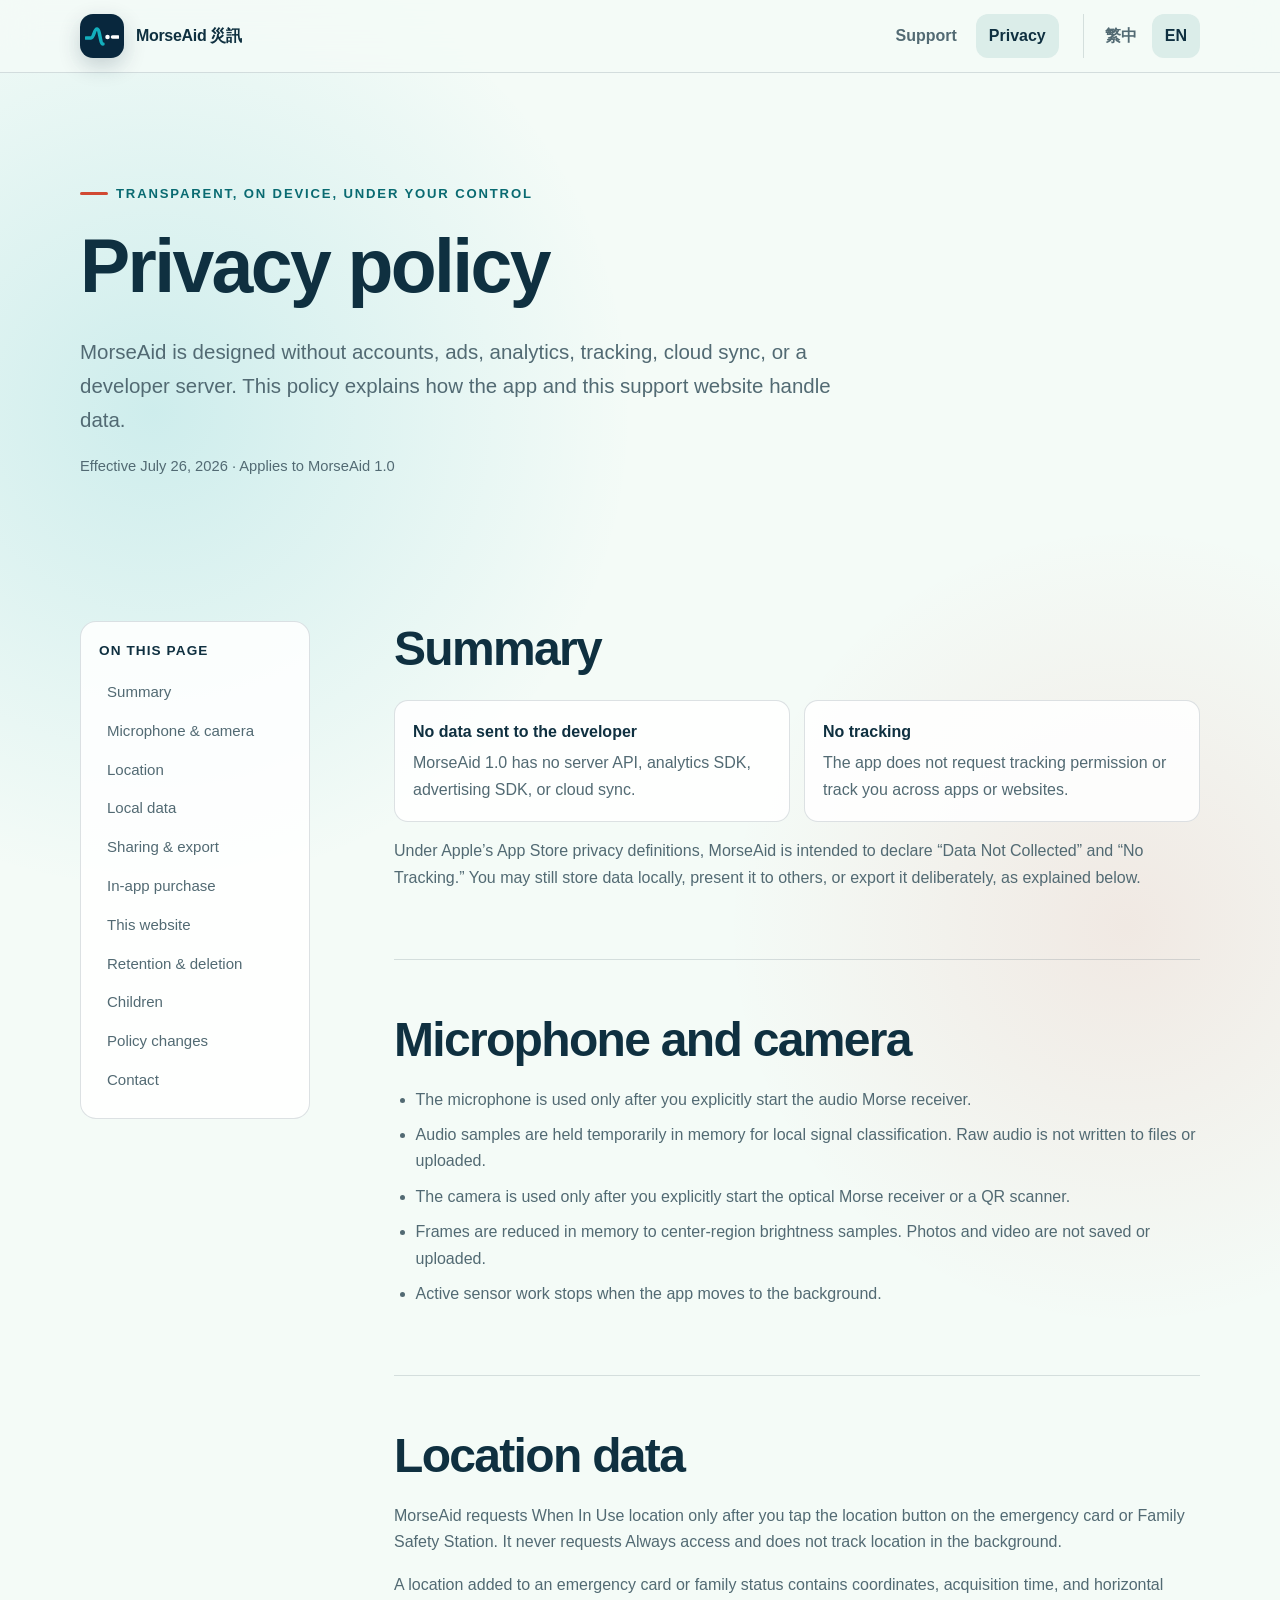
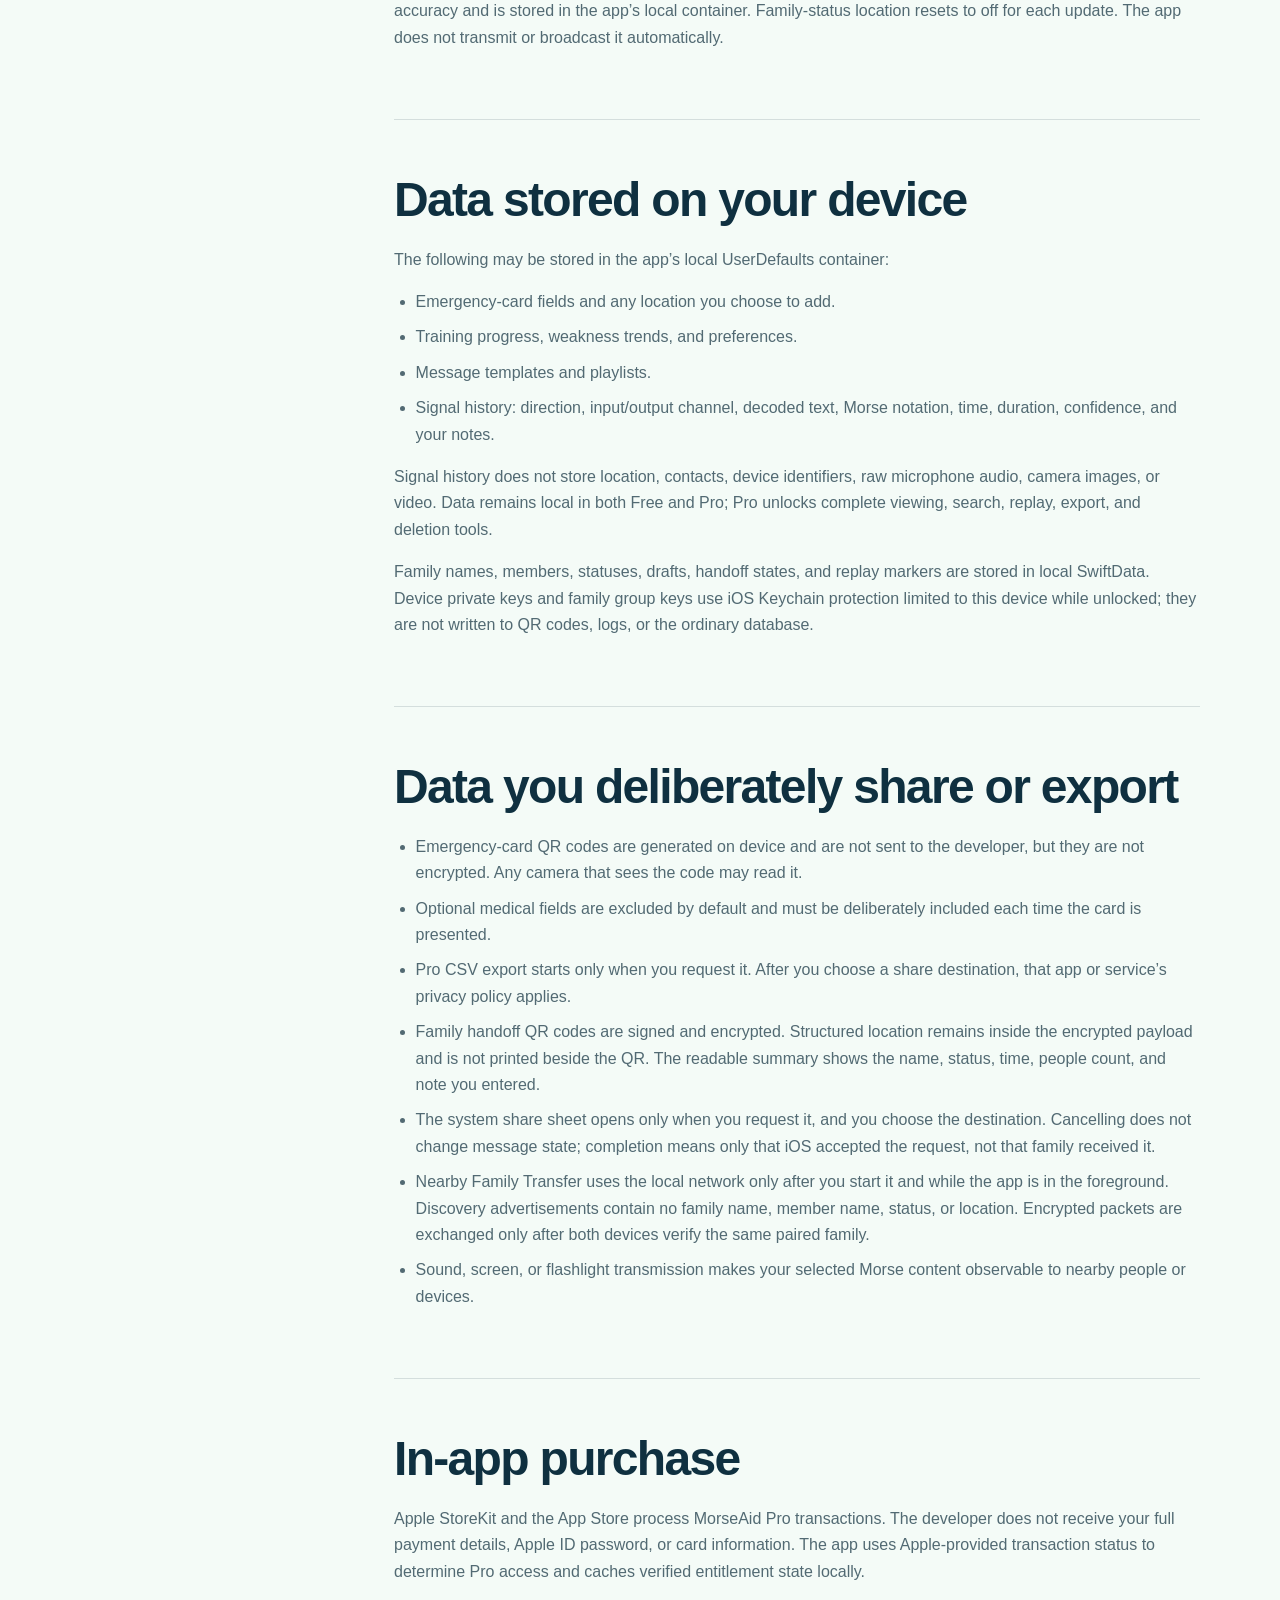
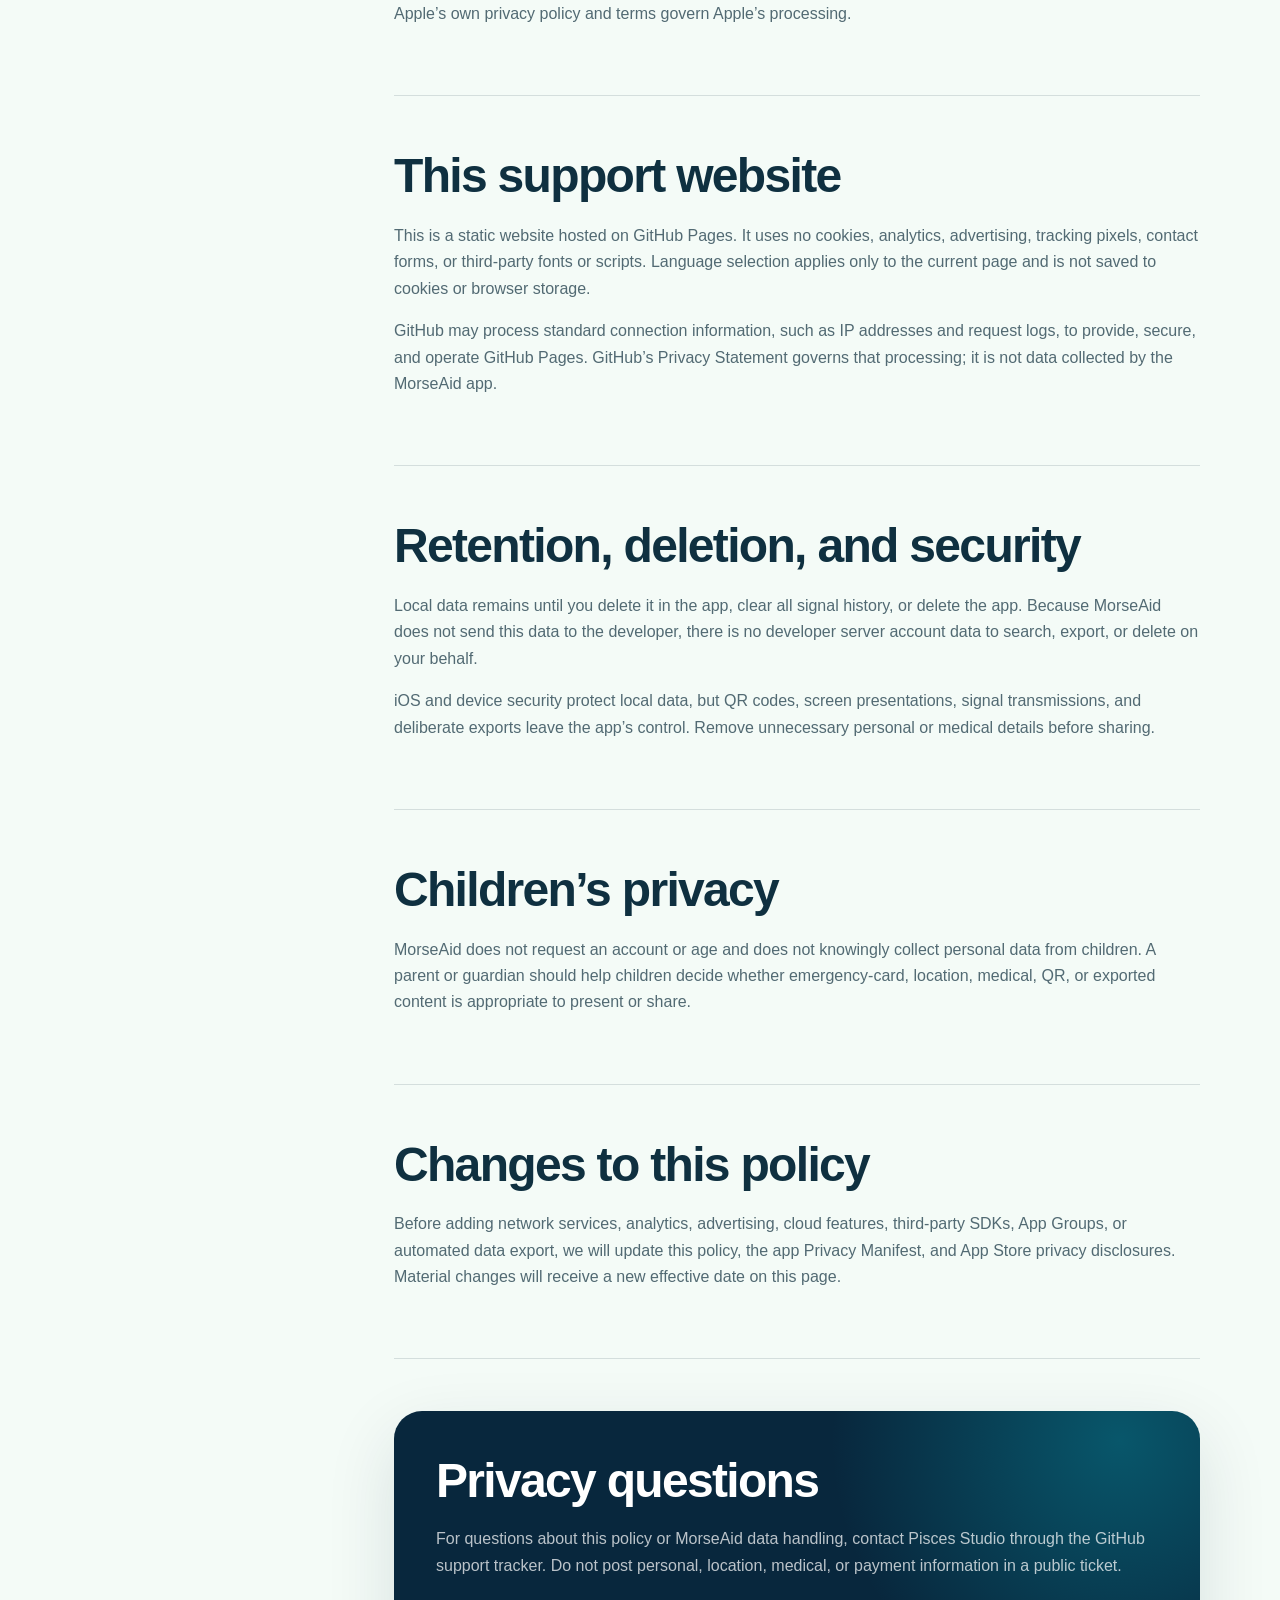
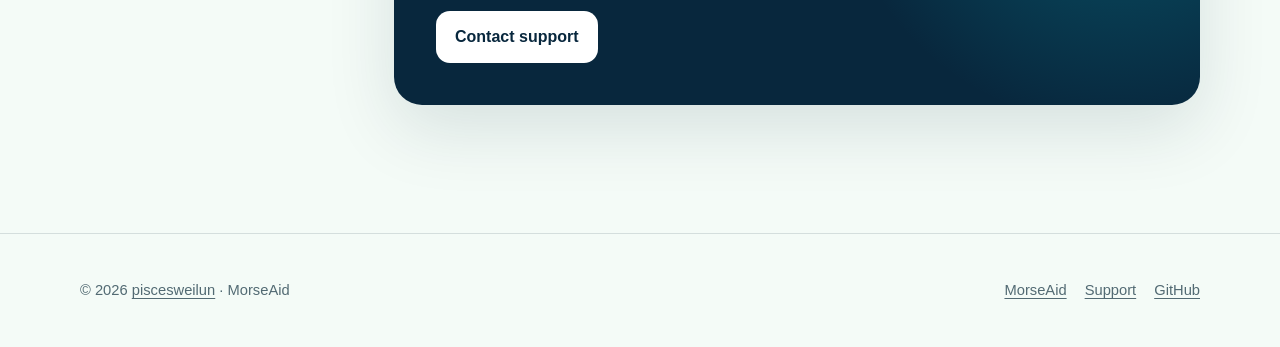
==== privacy.html @ 0b393d30 "docs: add nearby transfer guidance" ====
<!doctype html>
<html lang="zh-Hant">
  <head>
    <meta charset="utf-8" />
    <meta name="viewport" content="width=device-width, initial-scale=1" />
    <meta
      name="description"
      content="MorseAid 災訊隱私權政策。Privacy policy for MorseAid: Offline Signals."
    />
    <meta name="theme-color" content="#08273d" />
    <meta
      http-equiv="Content-Security-Policy"
      content="default-src 'self'; style-src 'self'; script-src 'self'; img-src 'self' data:; connect-src 'none'; object-src 'none'; base-uri 'self'"
    />
    <title>MorseAid 災訊｜隱私權政策</title>
    <link rel="icon" href="favicon.svg" type="image/svg+xml" />
    <link rel="stylesheet" href="styles.css" />
    <script src="script.js" defer></script>
  </head>
  <body data-lang="zh">
    <a class="skip-link lang-zh" href="#main">跳至主要內容</a>
    <a class="skip-link lang-en" href="#main">Skip to main content</a>
    <header class="site-header">
      <div class="nav-shell">
        <a class="brand-link" href="index.html" aria-label="MorseAid home">
          <span class="signal-mark" aria-hidden="true">
            <svg viewBox="0 0 68 48" fill="none">
              <path d="M2 28h10c6 0 6-18 12-18s6 30 12 30" stroke="#13afbd" stroke-width="7" stroke-linecap="round" stroke-linejoin="round" />
              <circle cx="45" cy="26" r="4.5" fill="white" />
              <path d="M55 26h11" stroke="white" stroke-width="7" stroke-linecap="round" />
            </svg>
          </span>
          <span>MorseAid 災訊</span>
        </a>
        <nav class="site-nav" aria-label="Primary">
          <a class="lang-zh" href="support.html">支援</a>
          <a class="lang-en" href="support.html">Support</a>
          <a class="lang-zh" href="privacy.html" aria-current="page">隱私</a>
          <a class="lang-en" href="privacy.html" aria-current="page">Privacy</a>
        </nav>
        <div class="language-toggle" aria-label="Language">
          <button type="button" data-language="zh" aria-pressed="true">繁中</button>
          <button type="button" data-language="en" aria-pressed="false">EN</button>
        </div>
      </div>
    </header>

    <main id="main">
      <section class="page-hero">
        <div class="shell">
          <p class="eyebrow lang-zh">透明、在裝置端、由你控制</p>
          <p class="eyebrow lang-en">Transparent, on device, under your control</p>
          <h1 class="lang-zh">隱私權政策</h1>
          <h1 class="lang-en">Privacy policy</h1>
          <p class="lede lang-zh">
            MorseAid 的設計不需要帳號、廣告、分析、追蹤、雲端同步或開發者伺服器。這份政策說明 App 與本支援網站如何處理資料。
          </p>
          <p class="lede lang-en">
            MorseAid is designed without accounts, ads, analytics, tracking,
            cloud sync, or a developer server. This policy explains how the app
            and this support website handle data.
          </p>
          <p class="meta-line lang-zh">生效日期：2026 年 7 月 26 日 · 適用版本：MorseAid 1.0</p>
          <p class="meta-line lang-en">Effective July 26, 2026 · Applies to MorseAid 1.0</p>
        </div>
      </section>

      <section class="section">
        <div class="shell content-layout">
          <nav class="toc lang-zh" aria-label="本頁目錄">
            <strong>本頁內容</strong>
            <a href="#summary">摘要</a>
            <a href="#sensors">麥克風與相機</a>
            <a href="#location">位置</a>
            <a href="#local-data">本機資料</a>
            <a href="#sharing">分享與匯出</a>
            <a href="#purchases">App 內購買</a>
            <a href="#website">本網站</a>
            <a href="#retention">保留與刪除</a>
            <a href="#children">兒童隱私</a>
            <a href="#changes">政策變更</a>
            <a href="#contact">聯絡方式</a>
          </nav>
          <nav class="toc lang-en" aria-label="On this page">
            <strong>On this page</strong>
            <a href="#summary">Summary</a>
            <a href="#sensors">Microphone & camera</a>
            <a href="#location">Location</a>
            <a href="#local-data">Local data</a>
            <a href="#sharing">Sharing & export</a>
            <a href="#purchases">In-app purchase</a>
            <a href="#website">This website</a>
            <a href="#retention">Retention & deletion</a>
            <a href="#children">Children</a>
            <a href="#changes">Policy changes</a>
            <a href="#contact">Contact</a>
          </nav>

          <div class="content-stack">
            <section class="policy-section" id="summary">
              <h2 class="lang-zh">摘要</h2>
              <h2 class="lang-en">Summary</h2>
              <div class="fact-list">
                <article class="fact">
                  <strong class="lang-zh">不向開發者傳輸資料</strong>
                  <strong class="lang-en">No data sent to the developer</strong>
                  <p class="lang-zh">MorseAid 1.0 沒有伺服器 API、分析 SDK、廣告 SDK 或雲端同步。</p>
                  <p class="lang-en">MorseAid 1.0 has no server API, analytics SDK, advertising SDK, or cloud sync.</p>
                </article>
                <article class="fact">
                  <strong class="lang-zh">不追蹤</strong>
                  <strong class="lang-en">No tracking</strong>
                  <p class="lang-zh">App 不要求追蹤權限，也不跨 App 或網站追蹤使用者。</p>
                  <p class="lang-en">The app does not request tracking permission or track you across apps or websites.</p>
                </article>
              </div>
              <p class="lang-zh">
                依 Apple 的 App Store 隱私定義，MorseAid 的預定申報為「不從此 App 蒐集資料」及「不追蹤」。資料仍可能由你保存在本機、主動顯示或匯出；這些行為會在下方說明。
              </p>
              <p class="lang-en">
                Under Apple’s App Store privacy definitions, MorseAid is intended
                to declare “Data Not Collected” and “No Tracking.” You may still
                store data locally, present it to others, or export it
                deliberately, as explained below.
              </p>
            </section>

            <section class="policy-section" id="sensors">
              <h2 class="lang-zh">麥克風與相機</h2>
              <h2 class="lang-en">Microphone and camera</h2>
              <div class="lang-zh">
                <ul>
                  <li>麥克風只在你明確啟動聲音摩斯接收器後使用。</li>
                  <li>音訊樣本暫存於記憶體，用於本機訊號分類；原始音訊不會寫入檔案或上傳。</li>
                  <li>相機只在你明確啟動影像摩斯接收器或 QR 掃描器後使用。</li>
                  <li>相機畫面會在記憶體中縮減為中央偵測區的亮度樣本；照片與影片不會保存或上傳。</li>
                  <li>App 進入背景時會停止進行中的感測器工作。</li>
                </ul>
              </div>
              <div class="lang-en">
                <ul>
                  <li>The microphone is used only after you explicitly start the audio Morse receiver.</li>
                  <li>Audio samples are held temporarily in memory for local signal classification. Raw audio is not written to files or uploaded.</li>
                  <li>The camera is used only after you explicitly start the optical Morse receiver or a QR scanner.</li>
                  <li>Frames are reduced in memory to center-region brightness samples. Photos and video are not saved or uploaded.</li>
                  <li>Active sensor work stops when the app moves to the background.</li>
                </ul>
              </div>
            </section>

            <section class="policy-section" id="location">
              <h2 class="lang-zh">位置資料</h2>
              <h2 class="lang-en">Location data</h2>
              <p class="lang-zh">
                只有在你按下求救資料卡或家庭安全站中的位置按鈕後，MorseAid 才會要求「使用 App 期間」的位置權限。App 不要求「永遠允許」，也不執行背景位置追蹤。
              </p>
              <p class="lang-en">
                MorseAid requests When In Use location only after you tap the
                location button on the emergency card or Family Safety Station. It never requests Always
                access and does not track location in the background.
              </p>
              <p class="lang-zh">
                加入求救資料卡或家庭現況的位置包含座標、取得時間與水平準確度，並儲存在 App 本機容器。家庭現況的位置選項每次預設關閉；App 不會自動傳輸或廣播這些資料。
              </p>
              <p class="lang-en">
                A location added to an emergency card or family status contains coordinates,
                acquisition time, and horizontal accuracy and is stored in the
                app’s local container. Family-status location resets to off for
                each update. The app does not transmit or broadcast it automatically.
              </p>
            </section>

            <section class="policy-section" id="local-data">
              <h2 class="lang-zh">儲存在裝置上的資料</h2>
              <h2 class="lang-en">Data stored on your device</h2>
              <p class="lang-zh">下列資料可能保存在 App 的本機 UserDefaults 容器：</p>
              <p class="lang-en">The following may be stored in the app’s local UserDefaults container:</p>
              <div class="lang-zh">
                <ul>
                  <li>求救資料卡欄位及你選擇加入的位置。</li>
                  <li>訓練進度、弱點趨勢與偏好設定。</li>
                  <li>訊息模板與播放清單。</li>
                  <li>訊號歷史：方向、輸出／輸入通道、解碼文字、摩斯記號、時間、持續時間、可信度及你的註記。</li>
                </ul>
              </div>
              <div class="lang-en">
                <ul>
                  <li>Emergency-card fields and any location you choose to add.</li>
                  <li>Training progress, weakness trends, and preferences.</li>
                  <li>Message templates and playlists.</li>
                  <li>Signal history: direction, input/output channel, decoded text, Morse notation, time, duration, confidence, and your notes.</li>
                </ul>
              </div>
              <p class="lang-zh">
                訊號歷史不保存位置、聯絡人、裝置識別碼、原始麥克風音訊、相機照片或影片。免費版與 Pro 的資料都保留在本機；Pro 只是解鎖完整檢視、搜尋、重播、匯出及刪除工具。
              </p>
              <p class="lang-en">
                Signal history does not store location, contacts, device
                identifiers, raw microphone audio, camera images, or video. Data
                remains local in both Free and Pro; Pro unlocks complete viewing,
                search, replay, export, and deletion tools.
              </p>
              <p class="lang-zh">
                家庭名稱、成員、現況、草稿、交接狀態及防重播標記保存在本機 SwiftData。裝置私鑰與家庭群組金鑰使用 iOS Keychain 的「僅限本裝置、解鎖時可用」保護，不會寫入 QR Code、紀錄或一般資料庫。
              </p>
              <p class="lang-en">
                Family names, members, statuses, drafts, handoff states, and
                replay markers are stored in local SwiftData. Device private
                keys and family group keys use iOS Keychain protection limited
                to this device while unlocked; they are not written to QR
                codes, logs, or the ordinary database.
              </p>
            </section>

            <section class="policy-section" id="sharing">
              <h2 class="lang-zh">你主動分享或匯出的資料</h2>
              <h2 class="lang-en">Data you deliberately share or export</h2>
              <div class="lang-zh">
                <ul>
                  <li>求救資料卡 QR Code 在裝置端產生，不會傳給開發者，但未經加密。任何能看到 QR Code 的相機都可能讀取內容。</li>
                  <li>選填醫療欄位預設排除；每次展示資料卡時必須由你主動加入。</li>
                  <li>Pro 的 CSV 匯出由你啟動。選擇分享目標後，資料處理受該 App 或服務的隱私政策約束。</li>
                  <li>家庭交接 QR Code 經簽章及加密；結構化位置只存在加密內容中，不會印在 QR 旁。人類可讀摘要會顯示姓名、現況、時間、人數及你輸入的留言。</li>
                  <li>系統分享只在你按下後開啟，目的地由你選擇。取消分享不改變狀態；完成只表示 iOS 接受分享要求，不代表家人收到。</li>
                  <li>附近家庭傳送只在你主動開始且 App 位於前景時使用本機網路。探索廣告不含家庭名稱、姓名、現況或位置；雙方驗證為同一個已配對家庭後，才交換加密封包。</li>
                  <li>發送聲音、螢幕或手電筒訊號會讓附近的人或裝置接收到你選擇的摩斯內容。</li>
                </ul>
              </div>
              <div class="lang-en">
                <ul>
                  <li>Emergency-card QR codes are generated on device and are not sent to the developer, but they are not encrypted. Any camera that sees the code may read it.</li>
                  <li>Optional medical fields are excluded by default and must be deliberately included each time the card is presented.</li>
                  <li>Pro CSV export starts only when you request it. After you choose a share destination, that app or service’s privacy policy applies.</li>
                  <li>Family handoff QR codes are signed and encrypted. Structured location remains inside the encrypted payload and is not printed beside the QR. The readable summary shows the name, status, time, people count, and note you entered.</li>
                  <li>The system share sheet opens only when you request it, and you choose the destination. Cancelling does not change message state; completion means only that iOS accepted the request, not that family received it.</li>
                  <li>Nearby Family Transfer uses the local network only after you start it and while the app is in the foreground. Discovery advertisements contain no family name, member name, status, or location. Encrypted packets are exchanged only after both devices verify the same paired family.</li>
                  <li>Sound, screen, or flashlight transmission makes your selected Morse content observable to nearby people or devices.</li>
                </ul>
              </div>
            </section>

            <section class="policy-section" id="purchases">
              <h2 class="lang-zh">App 內購買</h2>
              <h2 class="lang-en">In-app purchase</h2>
              <p class="lang-zh">
                MorseAid Pro 交易由 Apple 的 StoreKit 與 App Store 處理。開發者不會收到你的完整付款資料、Apple ID 密碼或付款卡資訊。App 會使用 Apple 提供的交易狀態來判斷 Pro 權益，並在本機快取已驗證的解鎖狀態。
              </p>
              <p class="lang-en">
                Apple StoreKit and the App Store process MorseAid Pro
                transactions. The developer does not receive your full payment
                details, Apple ID password, or card information. The app uses
                Apple-provided transaction status to determine Pro access and
                caches verified entitlement state locally.
              </p>
              <p class="lang-zh">Apple 的資料處理由 Apple 自身的隱私權政策與服務條款規範。</p>
              <p class="lang-en">Apple’s own privacy policy and terms govern Apple’s processing.</p>
            </section>

            <section class="policy-section" id="website">
              <h2 class="lang-zh">本支援網站</h2>
              <h2 class="lang-en">This support website</h2>
              <p class="lang-zh">
                本網站是託管於 GitHub Pages 的靜態網站，不使用 Cookie、分析、廣告、追蹤像素、聯絡表單或第三方字型／腳本。語言切換只在目前頁面有效，不會寫入 Cookie 或瀏覽器儲存空間。
              </p>
              <p class="lang-en">
                This is a static website hosted on GitHub Pages. It uses no
                cookies, analytics, advertising, tracking pixels, contact forms,
                or third-party fonts or scripts. Language selection applies only
                to the current page and is not saved to cookies or browser
                storage.
              </p>
              <p class="lang-zh">
                GitHub 可能基於網站提供、安全與營運目的處理標準連線資訊（例如 IP 位址與請求紀錄）。該處理由 GitHub 的隱私權聲明規範，並非 MorseAid App 所蒐集的資料。
              </p>
              <p class="lang-en">
                GitHub may process standard connection information, such as IP
                addresses and request logs, to provide, secure, and operate
                GitHub Pages. GitHub’s Privacy Statement governs that processing;
                it is not data collected by the MorseAid app.
              </p>
            </section>

            <section class="policy-section" id="retention">
              <h2 class="lang-zh">資料保留、刪除與安全</h2>
              <h2 class="lang-en">Retention, deletion, and security</h2>
              <p class="lang-zh">
                本機資料會保留到你在 App 內刪除、清除全部訊號歷史，或刪除 App 為止。因為 MorseAid 不將這些資料傳給開發者，開發者沒有可代為搜尋、匯出或刪除的伺服器帳戶資料。
              </p>
              <p class="lang-en">
                Local data remains until you delete it in the app, clear all
                signal history, or delete the app. Because MorseAid does not send
                this data to the developer, there is no developer server account
                data to search, export, or delete on your behalf.
              </p>
              <p class="lang-zh">
                本機資料受 iOS 與裝置安全機制保護，但 QR Code、畫面展示、聲光發送或你主動匯出的內容會離開 App 的控制範圍。分享前請移除不必要的個人或醫療資訊。
              </p>
              <p class="lang-en">
                iOS and device security protect local data, but QR codes, screen
                presentations, signal transmissions, and deliberate exports
                leave the app’s control. Remove unnecessary personal or medical
                details before sharing.
              </p>
            </section>

            <section class="policy-section" id="children">
              <h2 class="lang-zh">兒童隱私</h2>
              <h2 class="lang-en">Children’s privacy</h2>
              <p class="lang-zh">
                MorseAid 不要求帳號或年齡，也不故意從兒童蒐集個人資料。家長或監護人應協助兒童判斷求救資料卡、位置、醫療欄位、QR Code 與匯出內容是否適合展示或分享。
              </p>
              <p class="lang-en">
                MorseAid does not request an account or age and does not
                knowingly collect personal data from children. A parent or
                guardian should help children decide whether emergency-card,
                location, medical, QR, or exported content is appropriate to
                present or share.
              </p>
            </section>

            <section class="policy-section" id="changes">
              <h2 class="lang-zh">政策變更</h2>
              <h2 class="lang-en">Changes to this policy</h2>
              <p class="lang-zh">
                若 MorseAid 新增網路服務、分析、廣告、雲端、第三方 SDK、App Group 或自動資料匯出，將在發布前更新本政策、App 的 Privacy Manifest 與 App Store 隱私申報。重大變更會在本頁標示新的生效日期。
              </p>
              <p class="lang-en">
                Before adding network services, analytics, advertising, cloud
                features, third-party SDKs, App Groups, or automated data export,
                we will update this policy, the app Privacy Manifest, and App
                Store privacy disclosures. Material changes will receive a new
                effective date on this page.
              </p>
            </section>

            <section class="policy-section" id="contact">
              <div class="contact-panel">
                <h2 class="lang-zh">隱私權問題</h2>
                <h2 class="lang-en">Privacy questions</h2>
                <p class="lang-zh">
                  若你對本政策或 MorseAid 的資料處理有疑問，請透過 GitHub 支援追蹤器聯絡 Pisces Studio。請勿在公開問題中張貼個人、位置、醫療或付款資訊。
                </p>
                <p class="lang-en">
                  For questions about this policy or MorseAid data handling,
                  contact Pisces Studio through the GitHub support tracker. Do
                  not post personal, location, medical, or payment information
                  in a public ticket.
                </p>
                <div class="hero-actions">
                  <a
                    class="button button-primary lang-zh"
                    href="https://github.com/piscesweilun/MorseAid-Support/issues/new?template=support.yml"
                  >聯絡支援</a>
                  <a
                    class="button button-primary lang-en"
                    href="https://github.com/piscesweilun/MorseAid-Support/issues/new?template=support.yml"
                  >Contact support</a>
                </div>
              </div>
            </section>
          </div>
        </div>
      </section>
    </main>

    <footer class="site-footer">
      <div class="shell footer-shell">
        <span>
          © <span data-year>2026</span>
          <a href="https://github.com/piscesweilun">piscesweilun</a> · MorseAid
        </span>
        <nav aria-label="Footer">
          <a href="index.html">MorseAid</a>
          <a class="lang-zh" href="support.html">支援</a>
          <a class="lang-en" href="support.html">Support</a>
          <a href="https://github.com/piscesweilun/MorseAid-Support">GitHub</a>
        </nav>
      </div>
    </footer>
  </body>
</html>
---- styles.css ----
:root {
  color-scheme: light dark;
  --ink: #0f3040;
  --muted: #526a73;
  --paper: #f4fbf7;
  --surface: rgba(255, 255, 255, 0.86);
  --surface-strong: #ffffff;
  --line: rgba(15, 48, 64, 0.14);
  --brand: #096a71;
  --brand-bright: #08a4b5;
  --emergency: #d14932;
  --navy: #08273d;
  --shadow: 0 24px 70px rgba(8, 39, 61, 0.12);
  --radius-large: 28px;
  --radius-medium: 18px;
  --content: 1120px;
}

* {
  box-sizing: border-box;
}

html {
  scroll-behavior: smooth;
}

body {
  margin: 0;
  min-height: 100vh;
  color: var(--ink);
  background:
    radial-gradient(circle at 12% 8%, rgba(8, 164, 181, 0.16), transparent 30rem),
    radial-gradient(circle at 88% 18%, rgba(209, 73, 50, 0.1), transparent 25rem),
    var(--paper);
  font-family: -apple-system, BlinkMacSystemFont, "Segoe UI", "Noto Sans TC",
    "PingFang TC", sans-serif;
  line-height: 1.65;
}

a {
  color: var(--brand);
  text-underline-offset: 0.2em;
}

a:hover {
  color: var(--brand-bright);
}

button,
a {
  -webkit-tap-highlight-color: transparent;
}

.skip-link {
  position: fixed;
  z-index: 100;
  top: 12px;
  left: 12px;
  padding: 10px 14px;
  color: white;
  background: var(--navy);
  border-radius: 10px;
  transform: translateY(-160%);
}

.skip-link:focus {
  transform: translateY(0);
}

.site-header {
  position: sticky;
  z-index: 20;
  top: 0;
  border-bottom: 1px solid var(--line);
  background: rgba(244, 251, 247, 0.84);
  backdrop-filter: blur(18px);
}

.nav-shell {
  width: min(calc(100% - 32px), var(--content));
  min-height: 72px;
  margin: auto;
  display: flex;
  align-items: center;
  gap: 24px;
}

.brand-link {
  display: inline-flex;
  align-items: center;
  gap: 12px;
  color: var(--ink);
  font-weight: 800;
  text-decoration: none;
  letter-spacing: -0.02em;
}

.signal-mark {
  width: 44px;
  height: 44px;
  display: grid;
  place-items: center;
  overflow: hidden;
  border-radius: 13px;
  background: var(--navy);
  box-shadow: 0 8px 22px rgba(8, 39, 61, 0.2);
}

.signal-mark svg {
  width: 34px;
  height: 24px;
}

.site-nav {
  margin-left: auto;
  display: flex;
  align-items: center;
  gap: 6px;
}

.site-nav a,
.language-toggle button {
  min-height: 42px;
  padding: 9px 13px;
  color: var(--muted);
  border: 0;
  border-radius: 12px;
  background: transparent;
  font: inherit;
  font-weight: 700;
  text-decoration: none;
  cursor: pointer;
}

.site-nav a:hover,
.site-nav a[aria-current="page"],
.language-toggle button:hover,
.language-toggle button[aria-pressed="true"] {
  color: var(--ink);
  background: rgba(9, 106, 113, 0.1);
}

.language-toggle {
  display: flex;
  gap: 2px;
  padding-left: 8px;
  border-left: 1px solid var(--line);
}

main {
  overflow: hidden;
}

.shell {
  width: min(calc(100% - 32px), var(--content));
  margin: auto;
}

.hero {
  position: relative;
  padding: clamp(72px, 11vw, 132px) 0 74px;
}

.hero-grid {
  display: grid;
  grid-template-columns: minmax(0, 1.2fr) minmax(280px, 0.8fr);
  align-items: center;
  gap: clamp(42px, 8vw, 96px);
}

.eyebrow {
  display: inline-flex;
  align-items: center;
  gap: 8px;
  margin: 0 0 18px;
  color: var(--brand);
  font-size: 0.82rem;
  font-weight: 850;
  letter-spacing: 0.14em;
  text-transform: uppercase;
}

.eyebrow::before {
  width: 28px;
  height: 3px;
  content: "";
  border-radius: 999px;
  background: var(--emergency);
}

h1,
h2,
h3 {
  line-height: 1.18;
  letter-spacing: -0.035em;
}

h1 {
  max-width: 780px;
  margin: 0;
  font-size: clamp(2.65rem, 7vw, 5.8rem);
}

.page-hero h1 {
  font-size: clamp(2.4rem, 6vw, 4.7rem);
}

h2 {
  margin: 0 0 18px;
  font-size: clamp(1.8rem, 4vw, 3rem);
}

h3 {
  margin: 0 0 10px;
  font-size: 1.2rem;
}

.lede {
  max-width: 700px;
  margin: 24px 0 0;
  color: var(--muted);
  font-size: clamp(1.05rem, 2vw, 1.28rem);
}

.hero-actions {
  display: flex;
  flex-wrap: wrap;
  gap: 12px;
  margin-top: 32px;
}

.button {
  display: inline-flex;
  min-height: 50px;
  align-items: center;
  justify-content: center;
  gap: 8px;
  padding: 12px 18px;
  border: 1px solid transparent;
  border-radius: 14px;
  font-weight: 800;
  text-decoration: none;
}

.button-primary {
  color: white;
  background: var(--brand);
  box-shadow: 0 12px 30px rgba(9, 106, 113, 0.22);
}

.button-primary:hover {
  color: white;
  background: #075b61;
}

.button-secondary {
  color: var(--ink);
  border-color: var(--line);
  background: var(--surface);
}

button.button {
  font: inherit;
  cursor: pointer;
}

button.button:disabled {
  cursor: not-allowed;
  opacity: 0.48;
}

.hero-visual {
  position: relative;
  min-height: 390px;
  display: grid;
  place-items: center;
}

.signal-orbit {
  position: absolute;
  width: min(390px, 92vw);
  aspect-ratio: 1;
  border: 1px solid rgba(9, 106, 113, 0.14);
  border-radius: 50%;
  background:
    repeating-conic-gradient(
      from -9deg,
      rgba(8, 164, 181, 0.05) 0deg 14deg,
      transparent 14deg 34deg
    );
}

.signal-orbit::before,
.signal-orbit::after {
  position: absolute;
  inset: 12%;
  content: "";
  border: 1px solid rgba(9, 106, 113, 0.12);
  border-radius: inherit;
}

.signal-orbit::after {
  inset: 30%;
  background: rgba(9, 106, 113, 0.06);
}

.signal-card {
  position: relative;
  z-index: 2;
  width: min(300px, 75vw);
  padding: 28px;
  border: 1px solid rgba(255, 255, 255, 0.25);
  border-radius: 32px;
  color: white;
  background: linear-gradient(145deg, #0d415d, #071f35);
  box-shadow: 0 34px 80px rgba(8, 39, 61, 0.28);
}

.morse-line {
  display: flex;
  align-items: center;
  gap: 12px;
  margin-bottom: 26px;
}

.dot,
.dash {
  height: 18px;
  display: block;
  background: white;
  box-shadow: 0 0 18px rgba(255, 255, 255, 0.35);
}

.dot {
  width: 18px;
  border-radius: 50%;
}

.dash {
  width: 58px;
  border-radius: 999px;
}

.signal-card strong {
  display: block;
  margin-bottom: 4px;
  font-size: 1.28rem;
}

.signal-card p {
  margin: 0;
  color: rgba(255, 255, 255, 0.72);
}

.section {
  padding: 76px 0;
}

.section-soft {
  border-block: 1px solid var(--line);
  background: rgba(255, 255, 255, 0.48);
}

.section-heading {
  max-width: 720px;
  margin-bottom: 34px;
}

.section-heading p,
.card p,
.policy-section p,
.policy-section li,
.faq-item p {
  color: var(--muted);
}

.card-grid {
  display: grid;
  grid-template-columns: repeat(3, minmax(0, 1fr));
  gap: 18px;
}

.card {
  min-height: 100%;
  padding: 26px;
  border: 1px solid var(--line);
  border-radius: var(--radius-medium);
  background: var(--surface);
  box-shadow: 0 12px 35px rgba(8, 39, 61, 0.06);
}

.card-number {
  width: 38px;
  height: 38px;
  margin-bottom: 22px;
  display: grid;
  place-items: center;
  color: white;
  border-radius: 12px;
  background: var(--brand);
  font-weight: 850;
}

.card p:last-child {
  margin-bottom: 0;
}

.route-grid {
  display: grid;
  grid-template-columns: repeat(2, minmax(0, 1fr));
  gap: 20px;
}

.route-card {
  position: relative;
  min-height: 260px;
  padding: 34px;
  overflow: hidden;
  border: 1px solid var(--line);
  border-radius: var(--radius-large);
  color: var(--ink);
  background: var(--surface-strong);
  box-shadow: var(--shadow);
  text-decoration: none;
}

.route-card::after {
  position: absolute;
  right: -50px;
  bottom: -70px;
  width: 190px;
  height: 190px;
  content: "";
  border-radius: 50%;
  background: rgba(8, 164, 181, 0.09);
}

.route-card:hover {
  color: var(--ink);
  border-color: rgba(9, 106, 113, 0.35);
  transform: translateY(-2px);
}

.route-card p {
  max-width: 34rem;
  color: var(--muted);
}

.route-label {
  display: inline-flex;
  align-items: center;
  gap: 8px;
  margin-top: 24px;
  color: var(--brand);
  font-weight: 850;
}

.safety-note {
  display: grid;
  grid-template-columns: auto 1fr;
  gap: 18px;
  padding: 26px;
  border: 1px solid rgba(209, 73, 50, 0.2);
  border-radius: var(--radius-medium);
  background: rgba(209, 73, 50, 0.07);
}

.safety-icon {
  width: 42px;
  height: 42px;
  display: grid;
  place-items: center;
  color: white;
  border-radius: 13px;
  background: var(--emergency);
  font-weight: 900;
}

.safety-note h2 {
  margin: 2px 0 8px;
  font-size: 1.25rem;
}

.safety-note p {
  margin: 0;
  color: var(--muted);
}

.page-hero {
  padding: clamp(62px, 9vw, 104px) 0 52px;
}

.page-hero .lede {
  max-width: 780px;
}

.content-layout {
  display: grid;
  grid-template-columns: 230px minmax(0, 1fr);
  align-items: start;
  gap: clamp(34px, 7vw, 84px);
}

.toc {
  position: sticky;
  top: 100px;
  padding: 18px;
  border: 1px solid var(--line);
  border-radius: 16px;
  background: var(--surface);
}

.toc strong {
  display: block;
  margin-bottom: 10px;
  font-size: 0.85rem;
  letter-spacing: 0.08em;
  text-transform: uppercase;
}

.toc a {
  display: block;
  padding: 7px 8px;
  color: var(--muted);
  border-radius: 9px;
  font-size: 0.94rem;
  text-decoration: none;
}

.toc a:hover {
  color: var(--ink);
  background: rgba(9, 106, 113, 0.08);
}

.content-stack {
  min-width: 0;
}

.policy-section {
  padding: 0 0 52px;
  scroll-margin-top: 104px;
}

.policy-section + .policy-section {
  padding-top: 52px;
  border-top: 1px solid var(--line);
}

.policy-section ul,
.policy-section ol {
  padding-left: 1.35rem;
}

.policy-section li + li {
  margin-top: 9px;
}

.fact-list {
  display: grid;
  grid-template-columns: repeat(2, minmax(0, 1fr));
  gap: 14px;
  margin-top: 22px;
}

.fact {
  padding: 18px;
  border: 1px solid var(--line);
  border-radius: 14px;
  background: var(--surface);
}

.fact strong {
  display: block;
  margin-bottom: 5px;
}

.fact p {
  margin: 0;
}

.test-notice {
  margin: 24px 0;
  padding: 18px 20px;
  border: 1px solid rgba(9, 106, 113, 0.22);
  border-radius: 16px;
  background: rgba(8, 164, 181, 0.08);
}

.test-notice strong {
  display: block;
  margin-bottom: 5px;
}

.test-notice p {
  margin: 0;
}

.test-message-picker {
  display: grid;
  grid-template-columns: auto minmax(160px, 240px) minmax(0, 1fr);
  align-items: center;
  gap: 12px;
  margin: 0 0 18px;
  padding: 16px 18px;
  border: 1px solid var(--line);
  border-radius: 16px;
  background: var(--surface);
}

.test-message-picker label {
  font-weight: 900;
}

.test-message-picker select {
  width: 100%;
  min-height: 44px;
  padding: 8px 36px 8px 12px;
  color: var(--ink);
  border: 1px solid var(--line);
  border-radius: 10px;
  background: var(--surface-strong);
  font: inherit;
  font-weight: 800;
}

.test-message-picker p {
  margin: 0;
  color: var(--muted);
}

.test-message-picker code {
  color: var(--brand);
  font-size: 1rem;
  font-weight: 900;
  letter-spacing: 0.08em;
}

.signal-test-grid {
  display: grid;
  grid-template-columns: repeat(2, minmax(0, 1fr));
  gap: 18px;
}

.signal-test-card {
  min-width: 0;
  padding: 22px;
  border: 1px solid var(--line);
  border-radius: var(--radius-medium);
  background: var(--surface);
  box-shadow: 0 14px 42px rgba(8, 39, 61, 0.08);
}

.signal-test-heading {
  display: grid;
  grid-template-columns: auto minmax(0, 1fr);
  align-items: start;
  gap: 14px;
}

.signal-test-heading h3 {
  margin-top: 2px;
}

.signal-test-heading p {
  margin: 0;
}

.test-kind {
  display: inline-flex;
  min-height: 30px;
  align-items: center;
  padding: 5px 8px;
  color: white;
  border-radius: 8px;
  background: var(--brand);
  font-size: 0.68rem;
  font-weight: 900;
  letter-spacing: 0.1em;
}

.audio-test-visual,
.optical-test-stage {
  height: 240px;
  margin: 22px 0;
  overflow: hidden;
  border-radius: 18px;
  background: #061820;
}

.audio-test-visual {
  display: flex;
  align-items: center;
  justify-content: center;
  gap: 8px;
}

.audio-test-visual span {
  width: 8px;
  height: 34px;
  border-radius: 999px;
  background: #49c6c8;
}

.audio-test-visual span:nth-child(2),
.audio-test-visual span:nth-child(4) {
  height: 72px;
}

.audio-test-visual span:nth-child(3) {
  height: 112px;
  background: white;
}

.audio-test-visual strong {
  margin-left: 12px;
  color: white;
  font-size: 1rem;
}

.audio-test-visual.is-running {
  box-shadow: inset 0 0 0 2px rgba(73, 198, 200, 0.72);
}

.optical-test-stage {
  position: relative;
  display: grid;
  place-items: center;
}

.optical-test-signal {
  width: min(170px, 52vw);
  aspect-ratio: 1;
  border: 2px solid rgba(255, 255, 255, 0.18);
  border-radius: 50%;
  background: #111b20;
  box-shadow: inset 0 0 28px rgba(0, 0, 0, 0.72);
}

.optical-test-stage.is-on .optical-test-signal {
  border-color: white;
  background: white;
  box-shadow:
    0 0 36px rgba(255, 255, 255, 0.82),
    0 0 86px rgba(73, 198, 200, 0.4);
}

.optical-test-label {
  position: absolute;
  right: 12px;
  bottom: 10px;
  color: rgba(255, 255, 255, 0.62);
  font-size: 0.76rem;
  font-weight: 800;
  letter-spacing: 0.08em;
}

.test-actions,
.dialog-actions {
  display: flex;
  flex-wrap: wrap;
  gap: 10px;
}

.test-actions .button {
  flex: 1 1 180px;
}

.test-status {
  min-height: 1.65em;
  margin: 12px 0 0;
  color: var(--brand);
  font-weight: 800;
}

.button-stop-all {
  width: 100%;
  margin-top: 18px;
  color: white;
  border-color: transparent;
  background: var(--emergency);
}

.button-stop-all:hover:not(:disabled) {
  color: white;
  background: #b83b28;
}

.signal-test-safety {
  margin-top: 18px;
}

.signal-test-safety h3 {
  margin: 2px 0 8px;
}

.flash-warning-dialog {
  width: min(calc(100% - 32px), 520px);
  padding: 0;
  color: var(--ink);
  border: 1px solid var(--line);
  border-radius: 22px;
  background: var(--surface-strong);
  box-shadow: var(--shadow);
}

.flash-warning-dialog::backdrop {
  background: rgba(2, 15, 22, 0.72);
  backdrop-filter: blur(5px);
}

.flash-warning-dialog form {
  padding: 26px;
}

.flash-warning-dialog h2 {
  margin: 18px 0 10px;
  font-size: 1.7rem;
}

.flash-warning-dialog p {
  color: var(--muted);
}

.dialog-actions {
  justify-content: flex-end;
  margin-top: 22px;
}

.faq-list {
  display: grid;
  gap: 12px;
}

.faq-item {
  padding: 22px;
  border: 1px solid var(--line);
  border-radius: 16px;
  background: var(--surface);
}

.faq-item p:last-child {
  margin-bottom: 0;
}

.contact-panel {
  padding: clamp(26px, 5vw, 42px);
  border-radius: var(--radius-large);
  color: white;
  background:
    radial-gradient(circle at 90% 10%, rgba(8, 164, 181, 0.38), transparent 18rem),
    var(--navy);
  box-shadow: var(--shadow);
}

.contact-panel h2 {
  margin-bottom: 12px;
}

.contact-panel p {
  max-width: 720px;
  color: rgba(255, 255, 255, 0.72);
}

.contact-panel .button-primary {
  color: var(--navy);
  background: white;
  box-shadow: none;
}

.meta-line {
  margin-top: 18px;
  color: var(--muted);
  font-size: 0.92rem;
}

.site-footer {
  padding: 44px 0;
  border-top: 1px solid var(--line);
}

.footer-shell {
  display: flex;
  align-items: center;
  gap: 20px;
  color: var(--muted);
  font-size: 0.92rem;
}

.footer-shell nav {
  margin-left: auto;
  display: flex;
  flex-wrap: wrap;
  gap: 18px;
}

.footer-shell a {
  color: var(--muted);
}

[data-lang="en"] .lang-zh,
[data-lang="zh"] .lang-en {
  display: none !important;
}

:focus-visible {
  outline: 3px solid rgba(8, 164, 181, 0.48);
  outline-offset: 3px;
}

@media (prefers-reduced-motion: no-preference) {
  .route-card,
  .button {
    transition:
      transform 160ms ease,
      border-color 160ms ease,
      background-color 160ms ease;
  }
}

@media (max-width: 820px) {
  .test-message-picker {
    grid-template-columns: 1fr;
  }

  .nav-shell {
    min-height: 64px;
    gap: 12px;
  }

  .brand-link span:last-child {
    display: none;
  }

  .site-nav {
    gap: 0;
  }

  .site-nav a {
    padding-inline: 9px;
  }

  .hero-grid {
    grid-template-columns: 1fr;
  }

  .hero-visual {
    min-height: 330px;
  }

  .card-grid,
  .route-grid,
  .signal-test-grid {
    grid-template-columns: 1fr;
  }

  .content-layout {
    grid-template-columns: 1fr;
  }

  .toc {
    position: static;
  }
}

@media (max-width: 560px) {
  .nav-shell {
    width: min(calc(100% - 20px), var(--content));
  }

  .signal-mark {
    width: 40px;
    height: 40px;
  }

  .site-nav a {
    font-size: 0.9rem;
  }

  .language-toggle {
    padding-left: 3px;
  }

  .language-toggle button {
    padding-inline: 8px;
    font-size: 0.85rem;
  }

  .shell {
    width: min(calc(100% - 24px), var(--content));
  }

  .hero {
    padding-top: 58px;
  }

  .hero-actions {
    display: grid;
  }

  .button {
    width: 100%;
  }

  .fact-list {
    grid-template-columns: 1fr;
  }

  .footer-shell {
    align-items: flex-start;
    flex-direction: column;
  }

  .footer-shell nav {
    margin-left: 0;
  }
}

@media (prefers-color-scheme: dark) {
  :root {
    --ink: #ecfaf5;
    --muted: #a6c7c5;
    --paper: #091d26;
    --surface: rgba(15, 48, 59, 0.82);
    --surface-strong: #10323d;
    --line: rgba(196, 235, 225, 0.14);
    --brand: #49c6c8;
    --brand-bright: #7be1dc;
    --navy: #061820;
    --shadow: 0 24px 70px rgba(0, 0, 0, 0.26);
  }

  body {
    background:
      radial-gradient(circle at 12% 8%, rgba(8, 164, 181, 0.12), transparent 30rem),
      radial-gradient(circle at 88% 18%, rgba(209, 73, 50, 0.08), transparent 25rem),
      var(--paper);
  }

  .site-header {
    background: rgba(9, 29, 38, 0.84);
  }

  .section-soft {
    background: rgba(3, 17, 24, 0.28);
  }
}
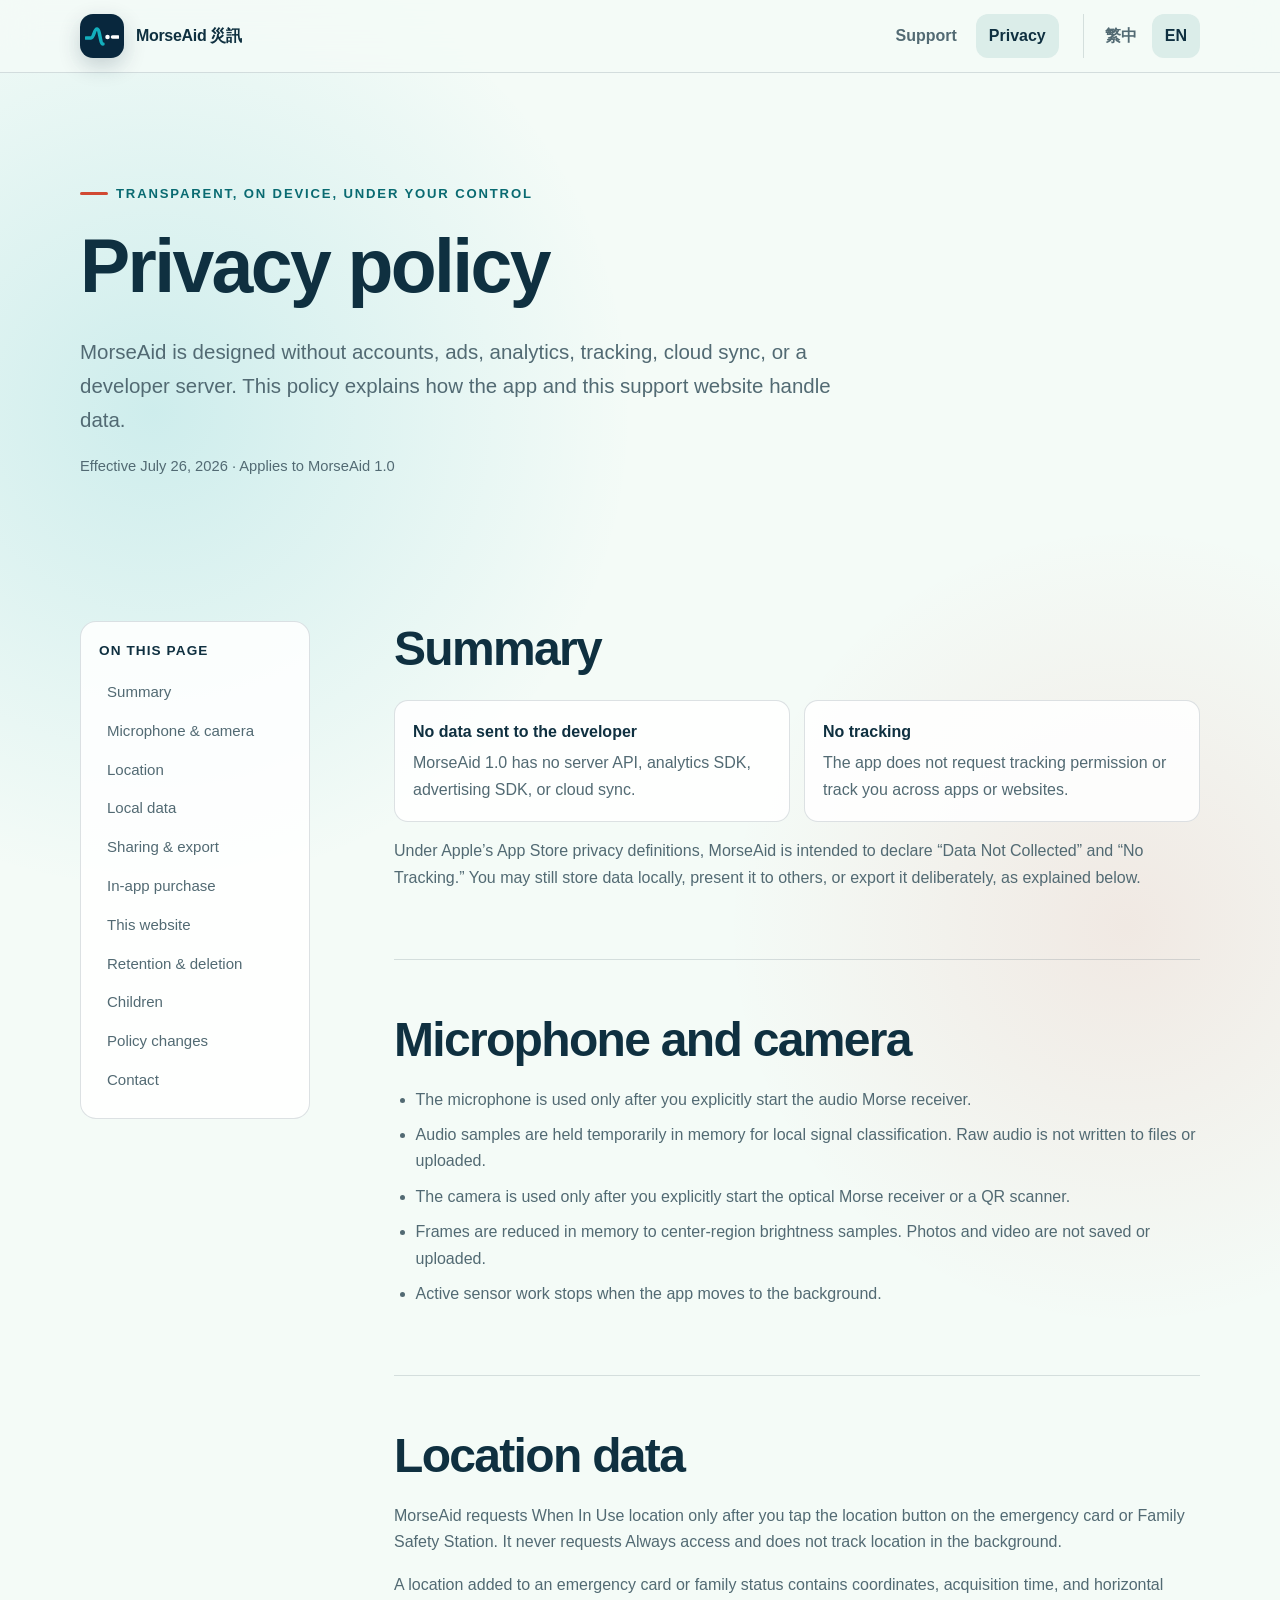
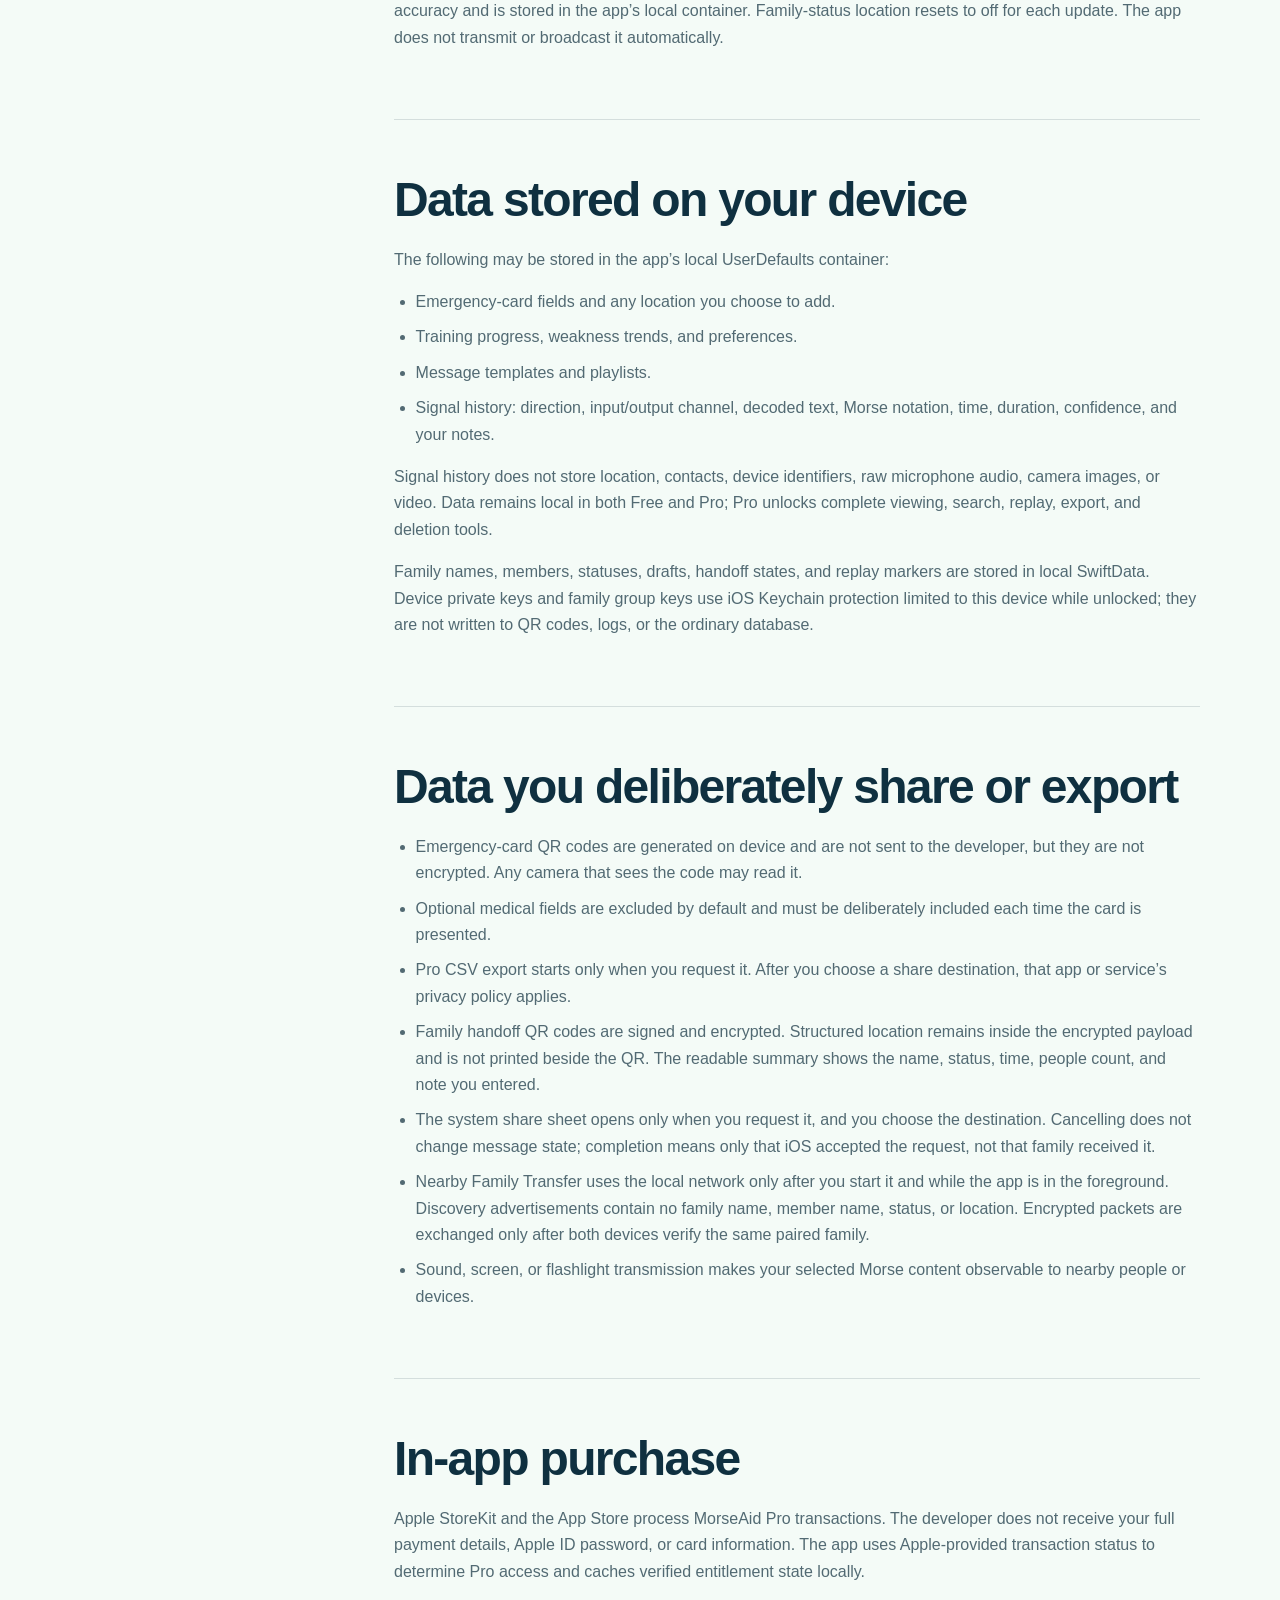
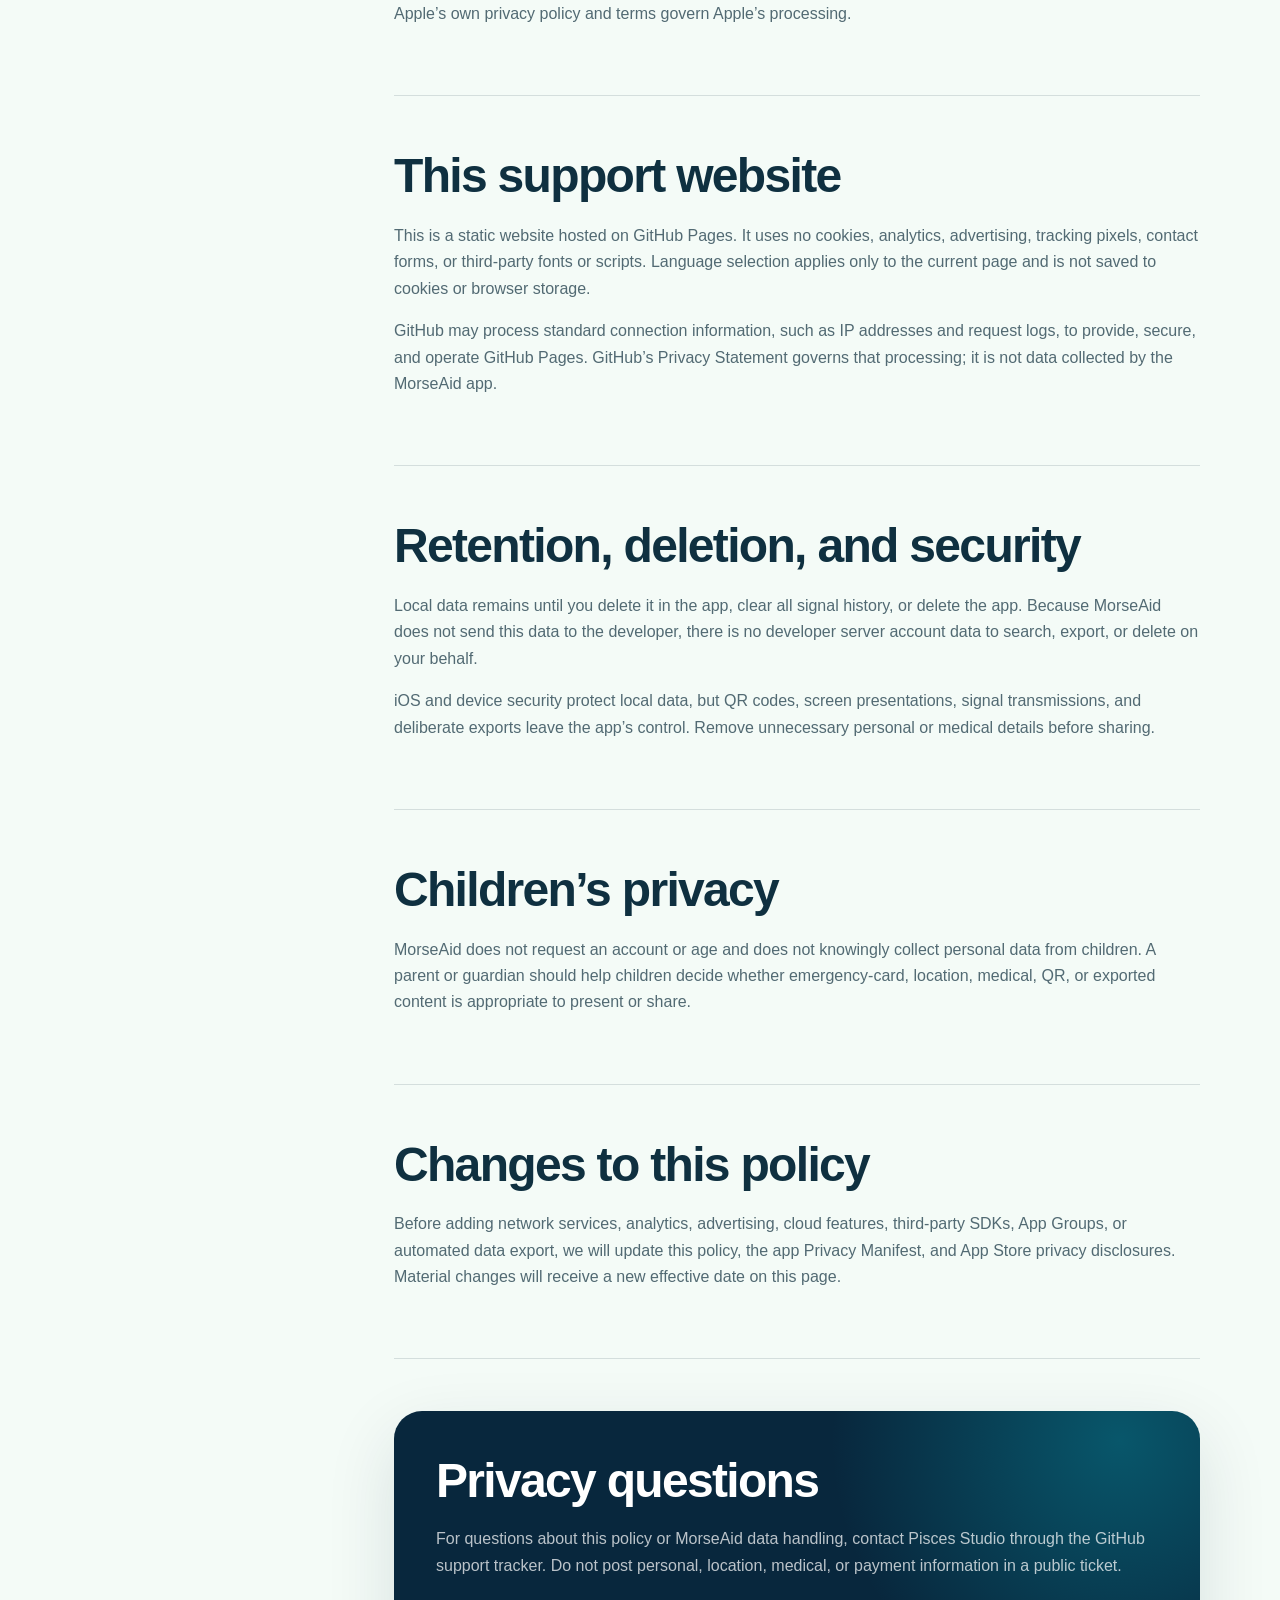
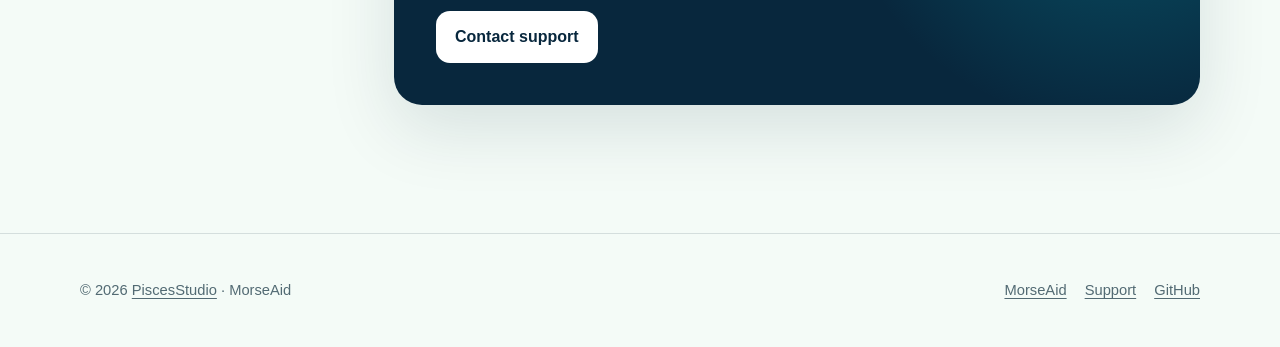
==== commit 145a9004: "docs: rename publisher brand" ====
--- a/privacy.html
+++ b/privacy.html
@@ -367,7 +367,7 @@
       <div class="shell footer-shell">
         <span>
           © <span data-year>2026</span>
-          <a href="https://github.com/piscesweilun">piscesweilun</a> · MorseAid
+          <a href="https://github.com/piscesweilun">PiscesStudio</a> · MorseAid
         </span>
         <nav aria-label="Footer">
           <a href="index.html">MorseAid</a>
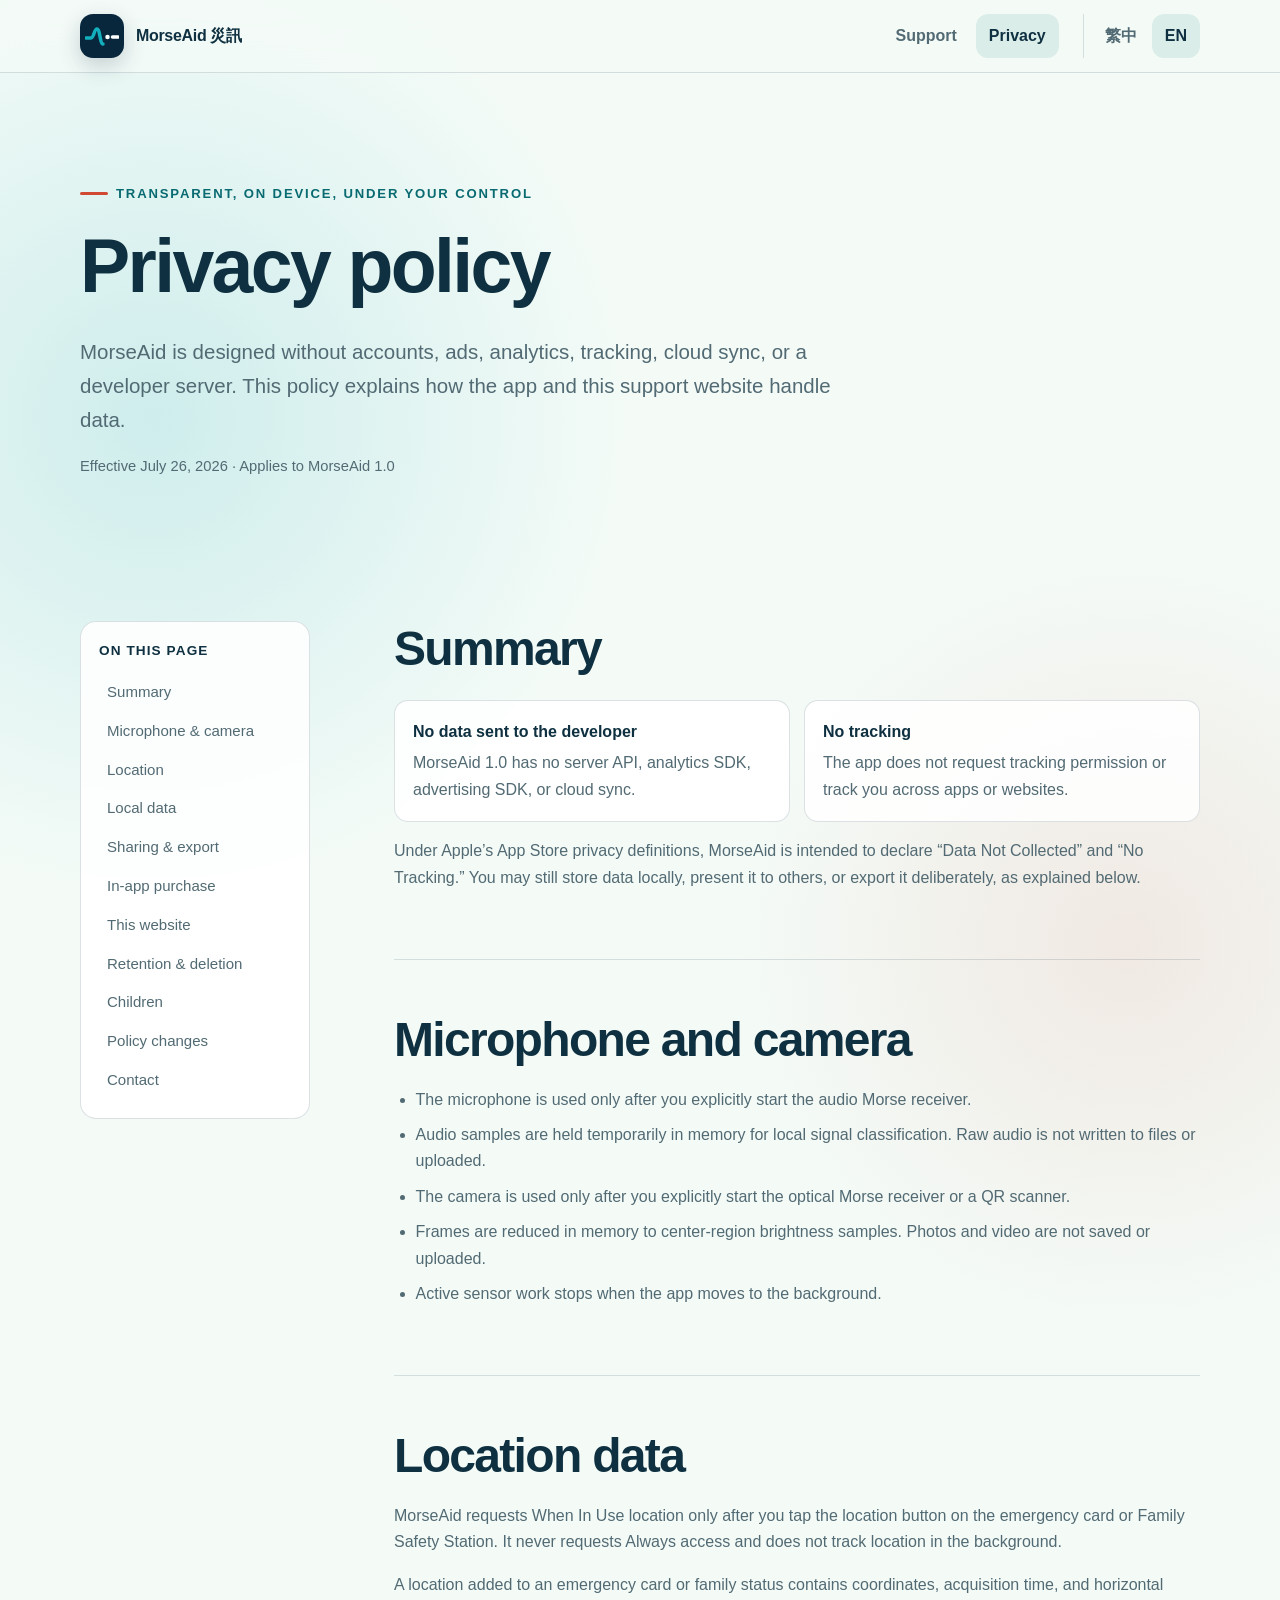
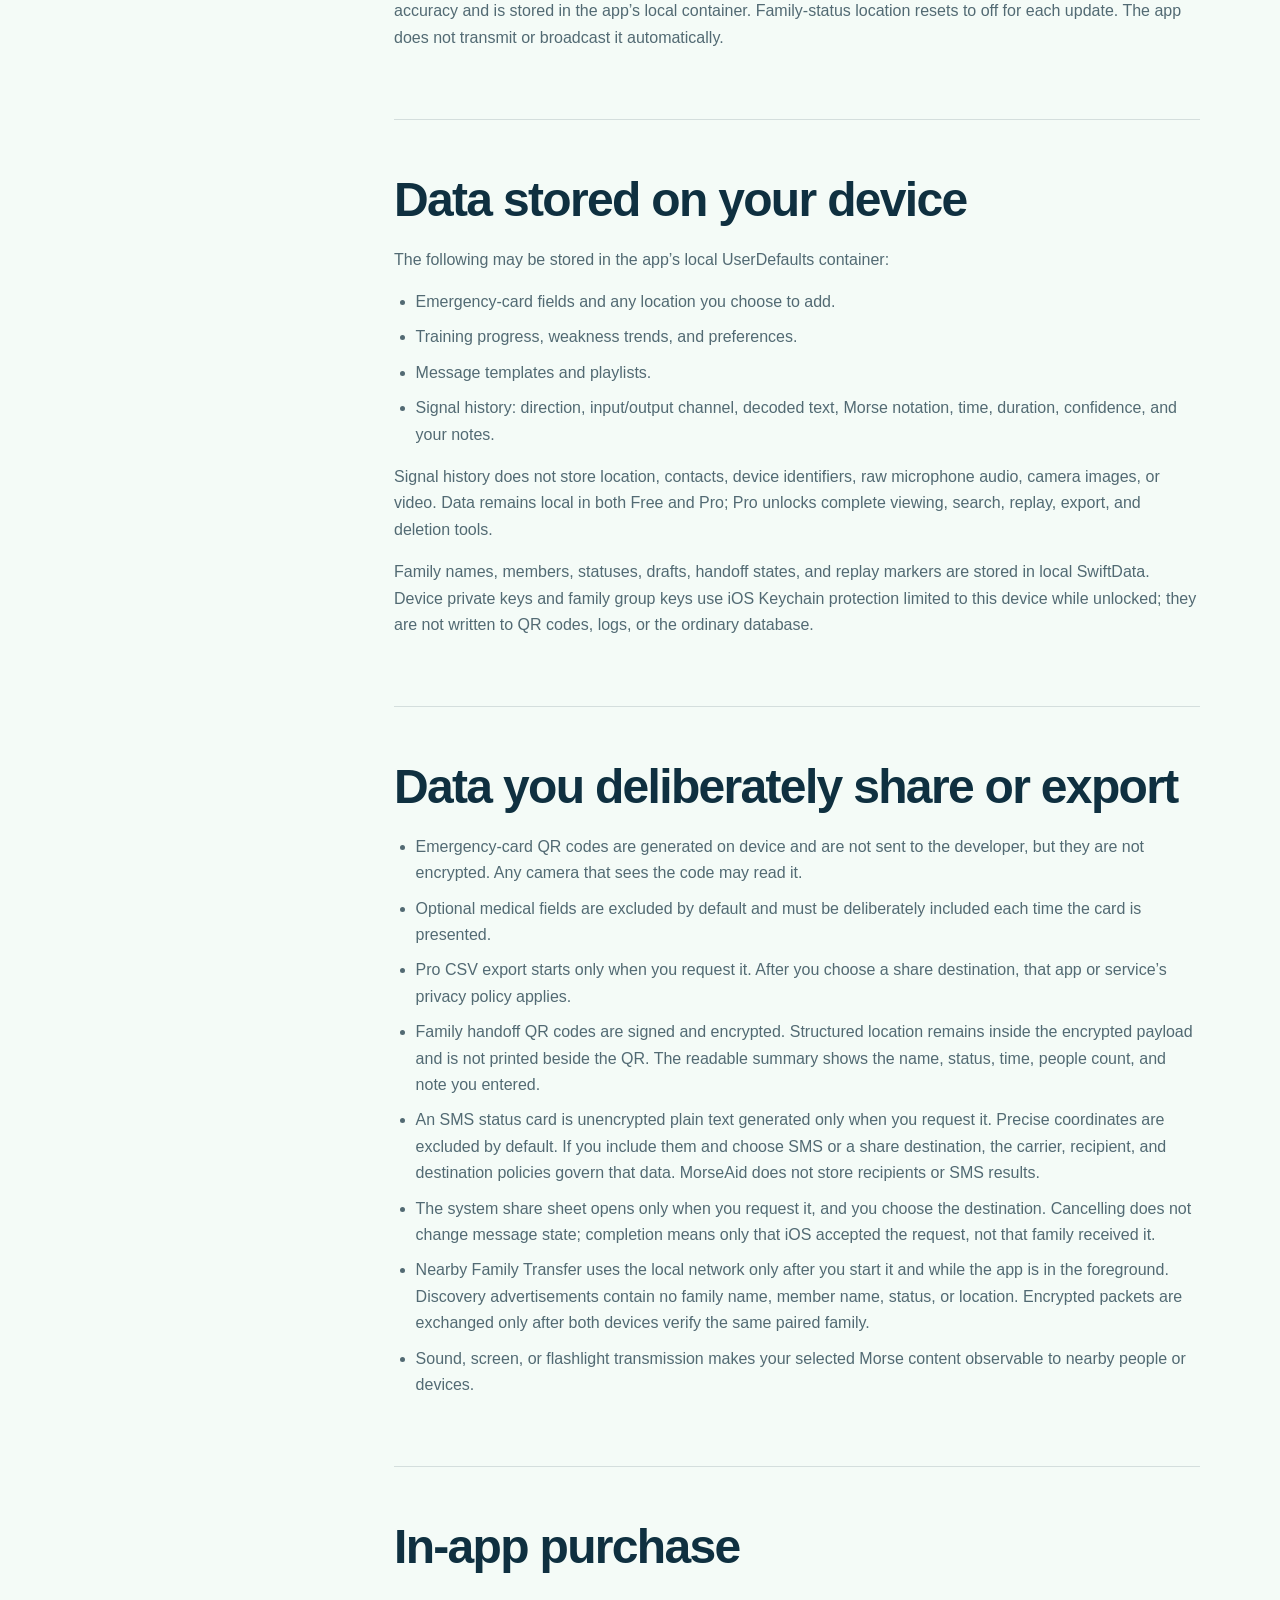
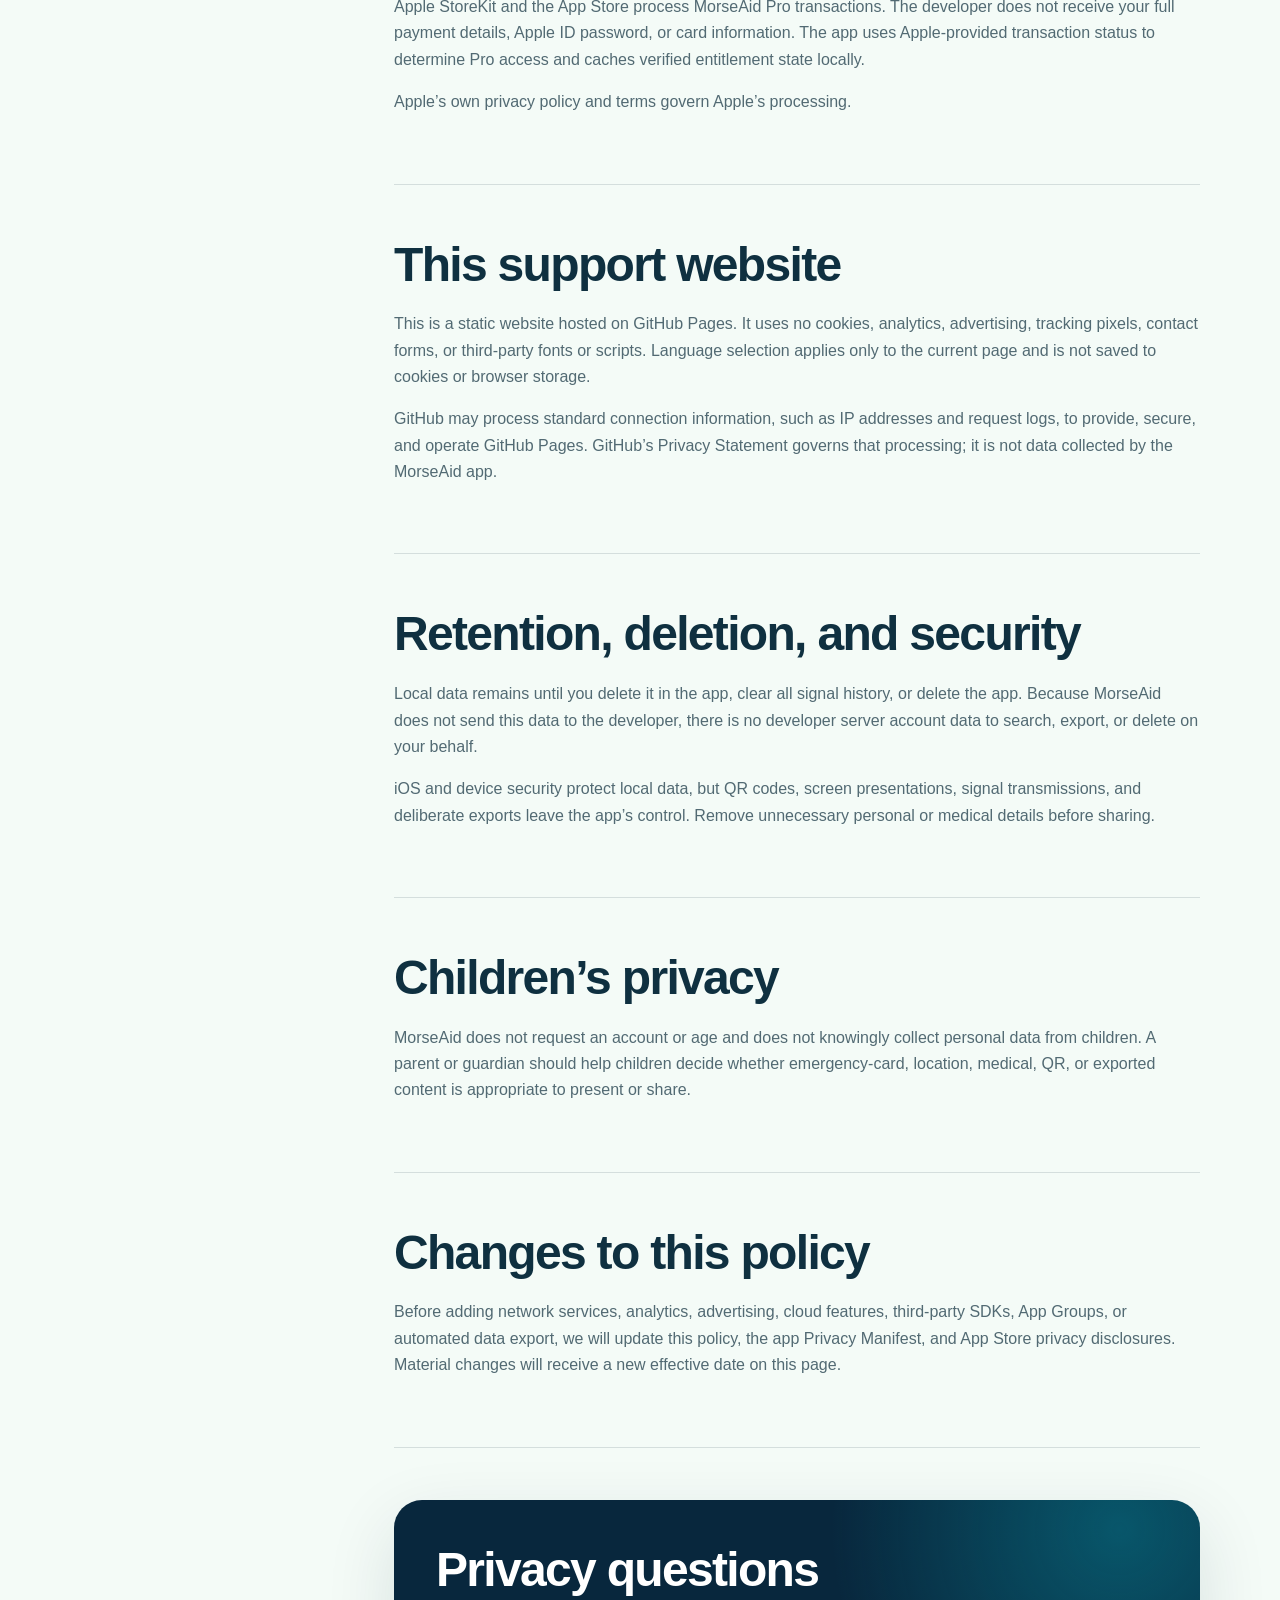
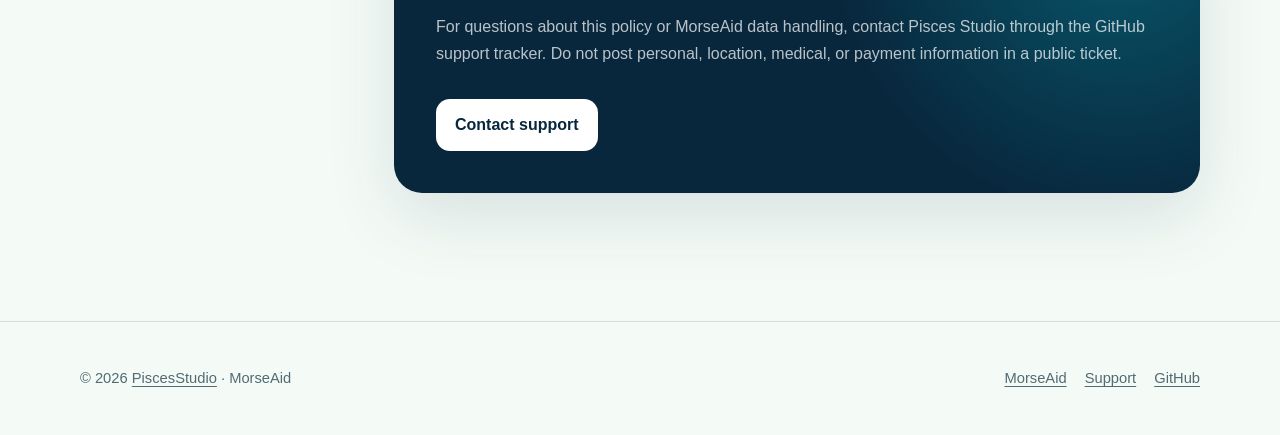
==== commit c6f22ef0: "docs: add communication fallback support" ====
--- a/privacy.html
+++ b/privacy.html
@@ -221,6 +221,7 @@
                   <li>選填醫療欄位預設排除；每次展示資料卡時必須由你主動加入。</li>
                   <li>Pro 的 CSV 匯出由你啟動。選擇分享目標後，資料處理受該 App 或服務的隱私政策約束。</li>
                   <li>家庭交接 QR Code 經簽章及加密；結構化位置只存在加密內容中，不會印在 QR 旁。人類可讀摘要會顯示姓名、現況、時間、人數及你輸入的留言。</li>
+                  <li>簡訊版現況卡是由你要求產生的未加密純文字。精確座標預設排除；若你手動加入並選擇簡訊或分享目的地，資料處理由電信商、收件人及該目的地的政策規範。MorseAid 不保存收件人或簡訊傳送結果。</li>
                   <li>系統分享只在你按下後開啟，目的地由你選擇。取消分享不改變狀態；完成只表示 iOS 接受分享要求，不代表家人收到。</li>
                   <li>附近家庭傳送只在你主動開始且 App 位於前景時使用本機網路。探索廣告不含家庭名稱、姓名、現況或位置；雙方驗證為同一個已配對家庭後，才交換加密封包。</li>
                   <li>發送聲音、螢幕或手電筒訊號會讓附近的人或裝置接收到你選擇的摩斯內容。</li>
@@ -232,6 +233,7 @@
                   <li>Optional medical fields are excluded by default and must be deliberately included each time the card is presented.</li>
                   <li>Pro CSV export starts only when you request it. After you choose a share destination, that app or service’s privacy policy applies.</li>
                   <li>Family handoff QR codes are signed and encrypted. Structured location remains inside the encrypted payload and is not printed beside the QR. The readable summary shows the name, status, time, people count, and note you entered.</li>
+                  <li>An SMS status card is unencrypted plain text generated only when you request it. Precise coordinates are excluded by default. If you include them and choose SMS or a share destination, the carrier, recipient, and destination policies govern that data. MorseAid does not store recipients or SMS results.</li>
                   <li>The system share sheet opens only when you request it, and you choose the destination. Cancelling does not change message state; completion means only that iOS accepted the request, not that family received it.</li>
                   <li>Nearby Family Transfer uses the local network only after you start it and while the app is in the foreground. Discovery advertisements contain no family name, member name, status, or location. Encrypted packets are exchanged only after both devices verify the same paired family.</li>
                   <li>Sound, screen, or flashlight transmission makes your selected Morse content observable to nearby people or devices.</li>
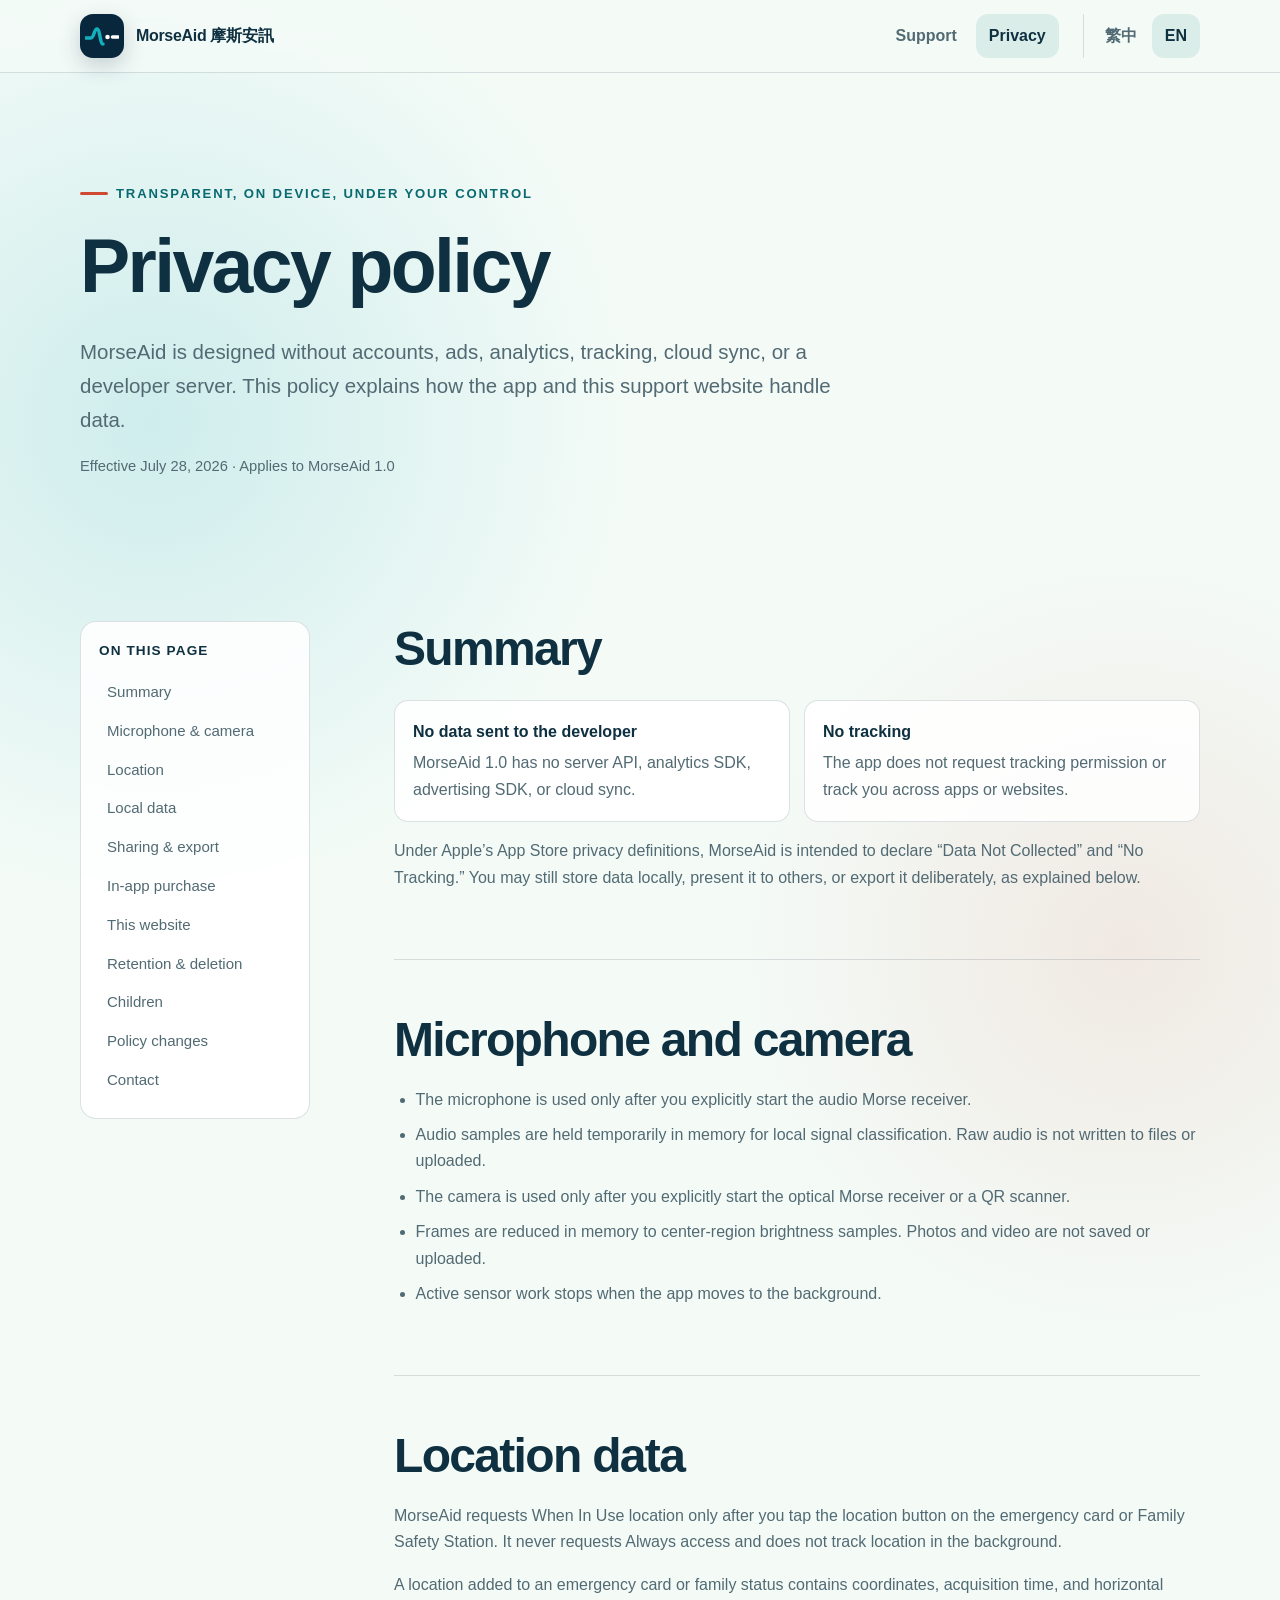
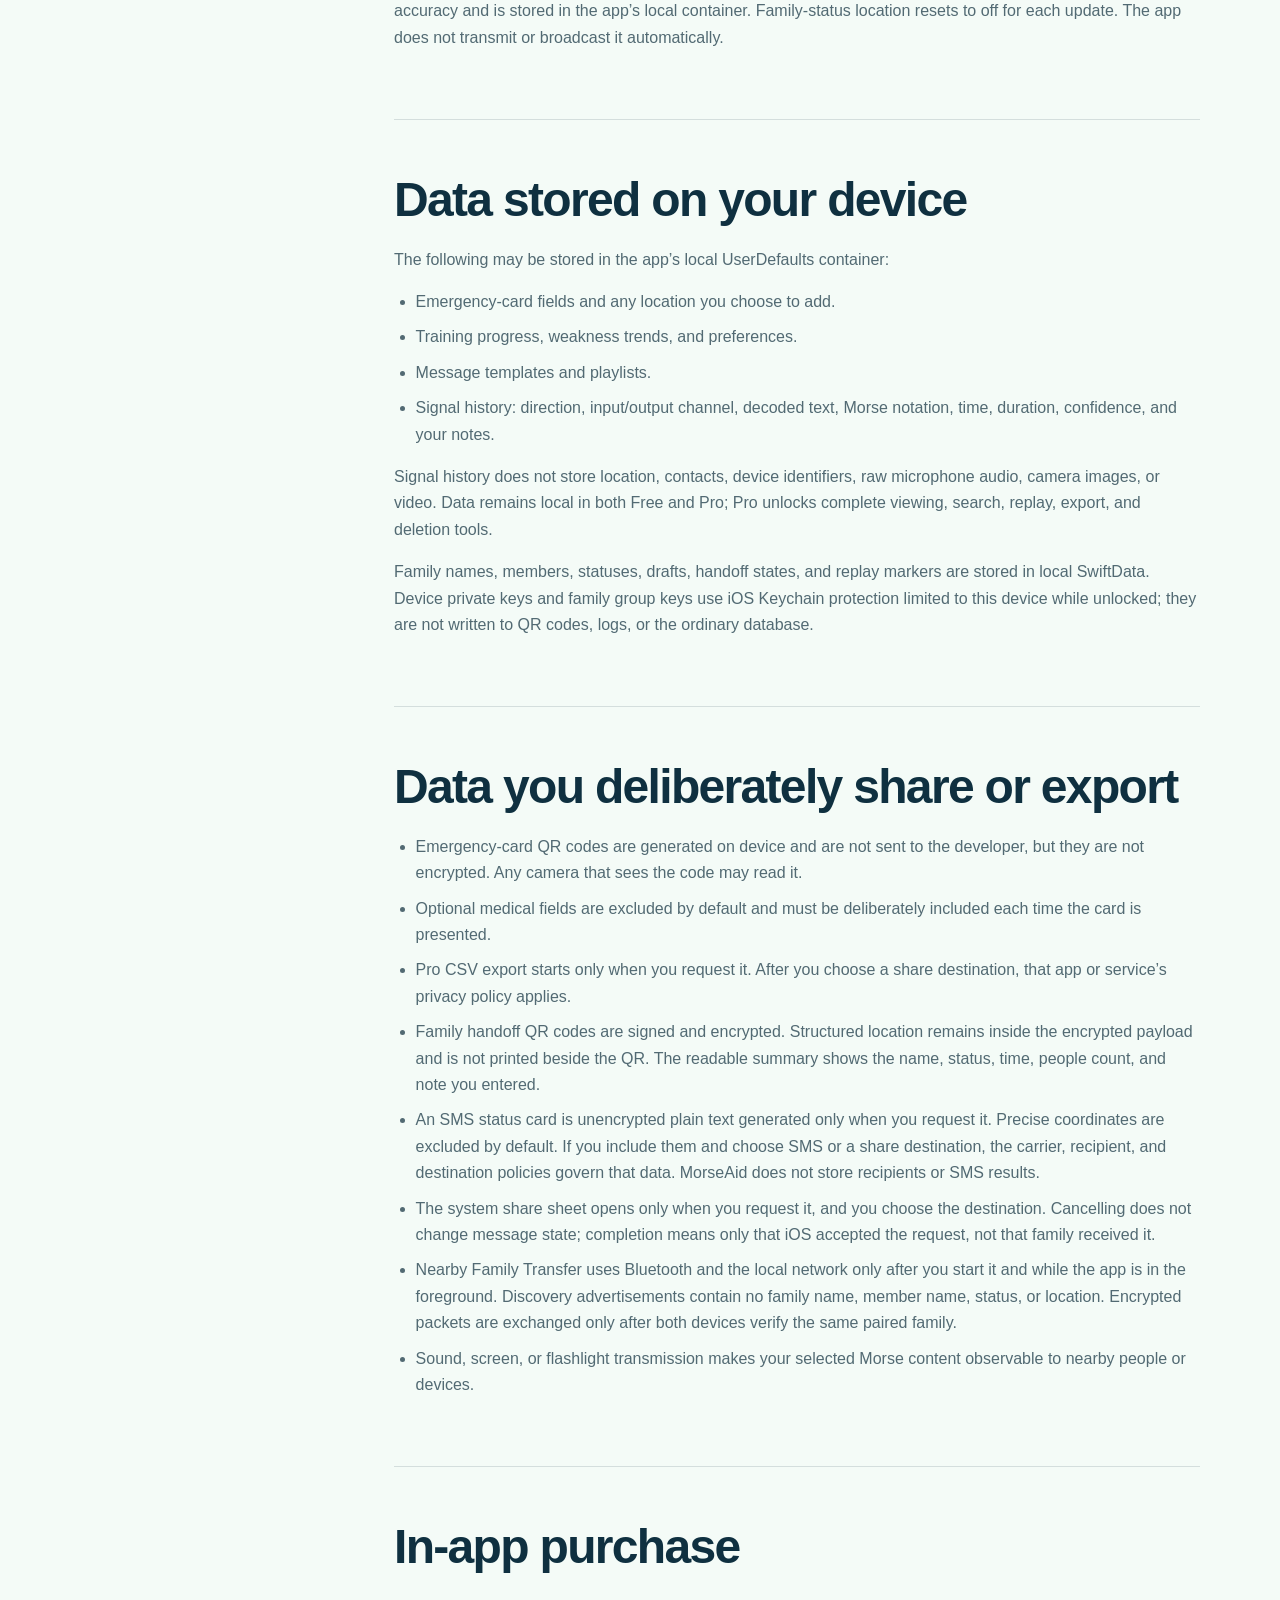
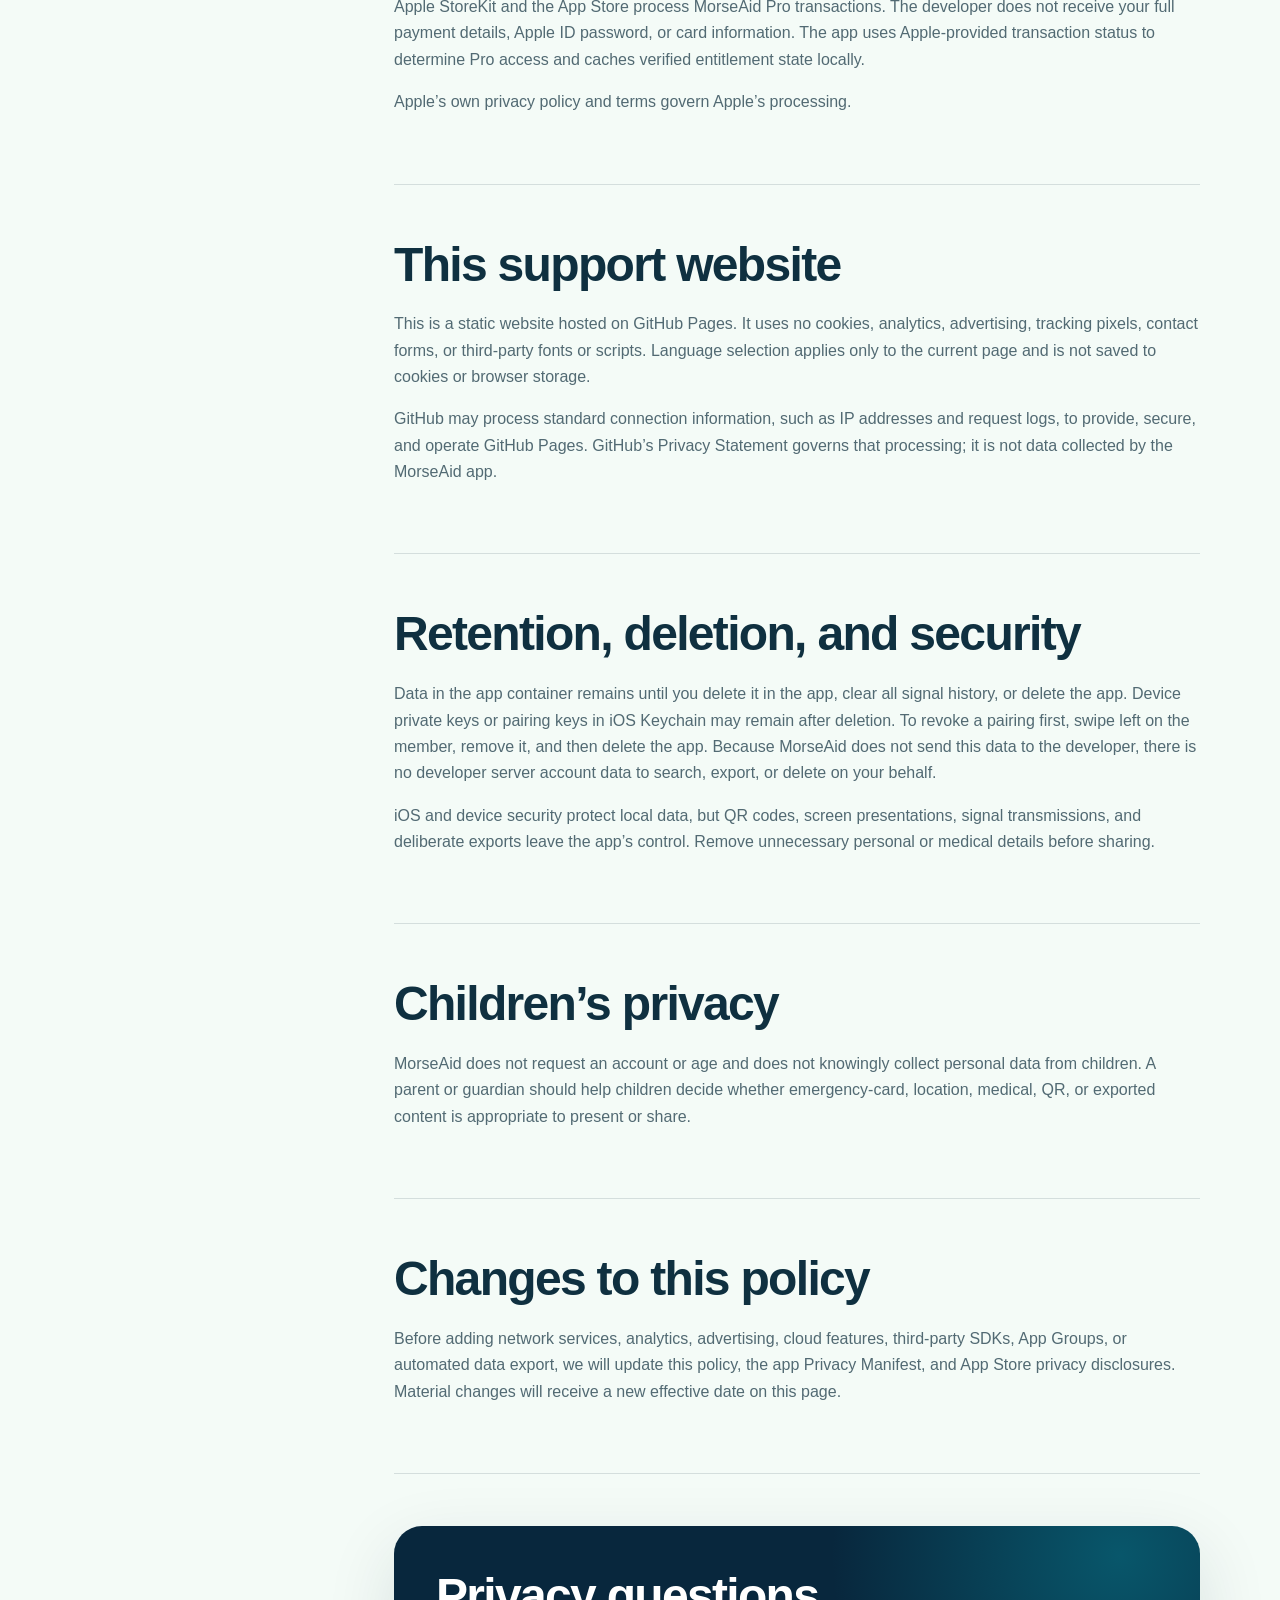
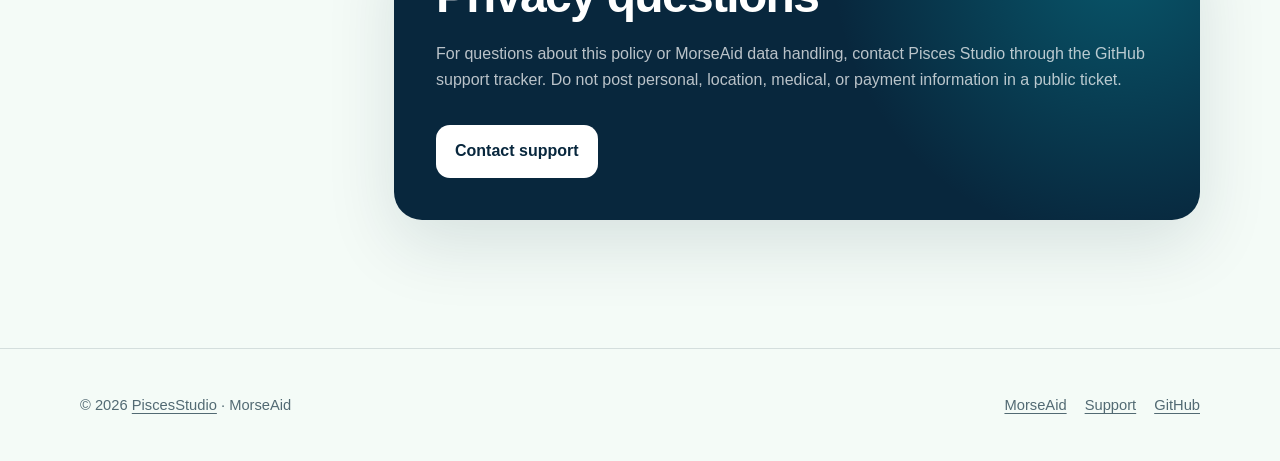
==== commit 7fa0874c: "docs: refresh support site" ====
--- a/privacy.html
+++ b/privacy.html
@@ -5,14 +5,14 @@
     <meta name="viewport" content="width=device-width, initial-scale=1" />
     <meta
       name="description"
-      content="MorseAid 災訊隱私權政策。Privacy policy for MorseAid: Offline Signals."
+      content="MorseAid 摩斯安訊隱私權政策。Privacy policy for MorseAid: Offline Signals."
     />
     <meta name="theme-color" content="#08273d" />
     <meta
       http-equiv="Content-Security-Policy"
       content="default-src 'self'; style-src 'self'; script-src 'self'; img-src 'self' data:; connect-src 'none'; object-src 'none'; base-uri 'self'"
     />
-    <title>MorseAid 災訊｜隱私權政策</title>
+    <title>MorseAid 摩斯安訊｜隱私權政策</title>
     <link rel="icon" href="favicon.svg" type="image/svg+xml" />
     <link rel="stylesheet" href="styles.css" />
     <script src="script.js" defer></script>
@@ -30,7 +30,7 @@
               <path d="M55 26h11" stroke="white" stroke-width="7" stroke-linecap="round" />
             </svg>
           </span>
-          <span>MorseAid 災訊</span>
+          <span>MorseAid 摩斯安訊</span>
         </a>
         <nav class="site-nav" aria-label="Primary">
           <a class="lang-zh" href="support.html">支援</a>
@@ -60,8 +60,8 @@
             cloud sync, or a developer server. This policy explains how the app
             and this support website handle data.
           </p>
-          <p class="meta-line lang-zh">生效日期：2026 年 7 月 26 日 · 適用版本：MorseAid 1.0</p>
-          <p class="meta-line lang-en">Effective July 26, 2026 · Applies to MorseAid 1.0</p>
+          <p class="meta-line lang-zh">生效日期：2026 年 7 月 28 日 · 適用版本：MorseAid 1.0</p>
+          <p class="meta-line lang-en">Effective July 28, 2026 · Applies to MorseAid 1.0</p>
         </div>
       </section>
 
@@ -223,7 +223,7 @@
                   <li>家庭交接 QR Code 經簽章及加密；結構化位置只存在加密內容中，不會印在 QR 旁。人類可讀摘要會顯示姓名、現況、時間、人數及你輸入的留言。</li>
                   <li>簡訊版現況卡是由你要求產生的未加密純文字。精確座標預設排除；若你手動加入並選擇簡訊或分享目的地，資料處理由電信商、收件人及該目的地的政策規範。MorseAid 不保存收件人或簡訊傳送結果。</li>
                   <li>系統分享只在你按下後開啟，目的地由你選擇。取消分享不改變狀態；完成只表示 iOS 接受分享要求，不代表家人收到。</li>
-                  <li>附近家庭傳送只在你主動開始且 App 位於前景時使用本機網路。探索廣告不含家庭名稱、姓名、現況或位置；雙方驗證為同一個已配對家庭後，才交換加密封包。</li>
+                  <li>附近家庭傳送只在你主動開始且 App 位於前景時使用藍牙與本機網路。探索廣告不含家庭名稱、姓名、現況或位置；雙方驗證為同一個已配對家庭後，才交換加密封包。</li>
                   <li>發送聲音、螢幕或手電筒訊號會讓附近的人或裝置接收到你選擇的摩斯內容。</li>
                 </ul>
               </div>
@@ -235,7 +235,7 @@
                   <li>Family handoff QR codes are signed and encrypted. Structured location remains inside the encrypted payload and is not printed beside the QR. The readable summary shows the name, status, time, people count, and note you entered.</li>
                   <li>An SMS status card is unencrypted plain text generated only when you request it. Precise coordinates are excluded by default. If you include them and choose SMS or a share destination, the carrier, recipient, and destination policies govern that data. MorseAid does not store recipients or SMS results.</li>
                   <li>The system share sheet opens only when you request it, and you choose the destination. Cancelling does not change message state; completion means only that iOS accepted the request, not that family received it.</li>
-                  <li>Nearby Family Transfer uses the local network only after you start it and while the app is in the foreground. Discovery advertisements contain no family name, member name, status, or location. Encrypted packets are exchanged only after both devices verify the same paired family.</li>
+                  <li>Nearby Family Transfer uses Bluetooth and the local network only after you start it and while the app is in the foreground. Discovery advertisements contain no family name, member name, status, or location. Encrypted packets are exchanged only after both devices verify the same paired family.</li>
                   <li>Sound, screen, or flashlight transmission makes your selected Morse content observable to nearby people or devices.</li>
                 </ul>
               </div>
@@ -286,13 +286,16 @@
               <h2 class="lang-zh">資料保留、刪除與安全</h2>
               <h2 class="lang-en">Retention, deletion, and security</h2>
               <p class="lang-zh">
-                本機資料會保留到你在 App 內刪除、清除全部訊號歷史，或刪除 App 為止。因為 MorseAid 不將這些資料傳給開發者，開發者沒有可代為搜尋、匯出或刪除的伺服器帳戶資料。
-              </p>
-              <p class="lang-en">
-                Local data remains until you delete it in the app, clear all
-                signal history, or delete the app. Because MorseAid does not send
-                this data to the developer, there is no developer server account
-                data to search, export, or delete on your behalf.
+                App 容器中的本機資料會保留到你在 App 內刪除、清除全部訊號歷史，或刪除 App 為止。iOS Keychain 中的裝置私鑰或配對金鑰可能不會隨 App 一併刪除；若要先撤銷配對，請在成員列向左滑動並移除成員後再刪除 App。因為 MorseAid 不將這些資料傳給開發者，開發者沒有可代為搜尋、匯出或刪除的伺服器帳戶資料。
+              </p>
+              <p class="lang-en">
+                Data in the app container remains until you delete it in the
+                app, clear all signal history, or delete the app. Device private
+                keys or pairing keys in iOS Keychain may remain after deletion.
+                To revoke a pairing first, swipe left on the member, remove it,
+                and then delete the app. Because MorseAid does not send this data
+                to the developer, there is no developer server account data to
+                search, export, or delete on your behalf.
               </p>
               <p class="lang-zh">
                 本機資料受 iOS 與裝置安全機制保護，但 QR Code、畫面展示、聲光發送或你主動匯出的內容會離開 App 的控制範圍。分享前請移除不必要的個人或醫療資訊。
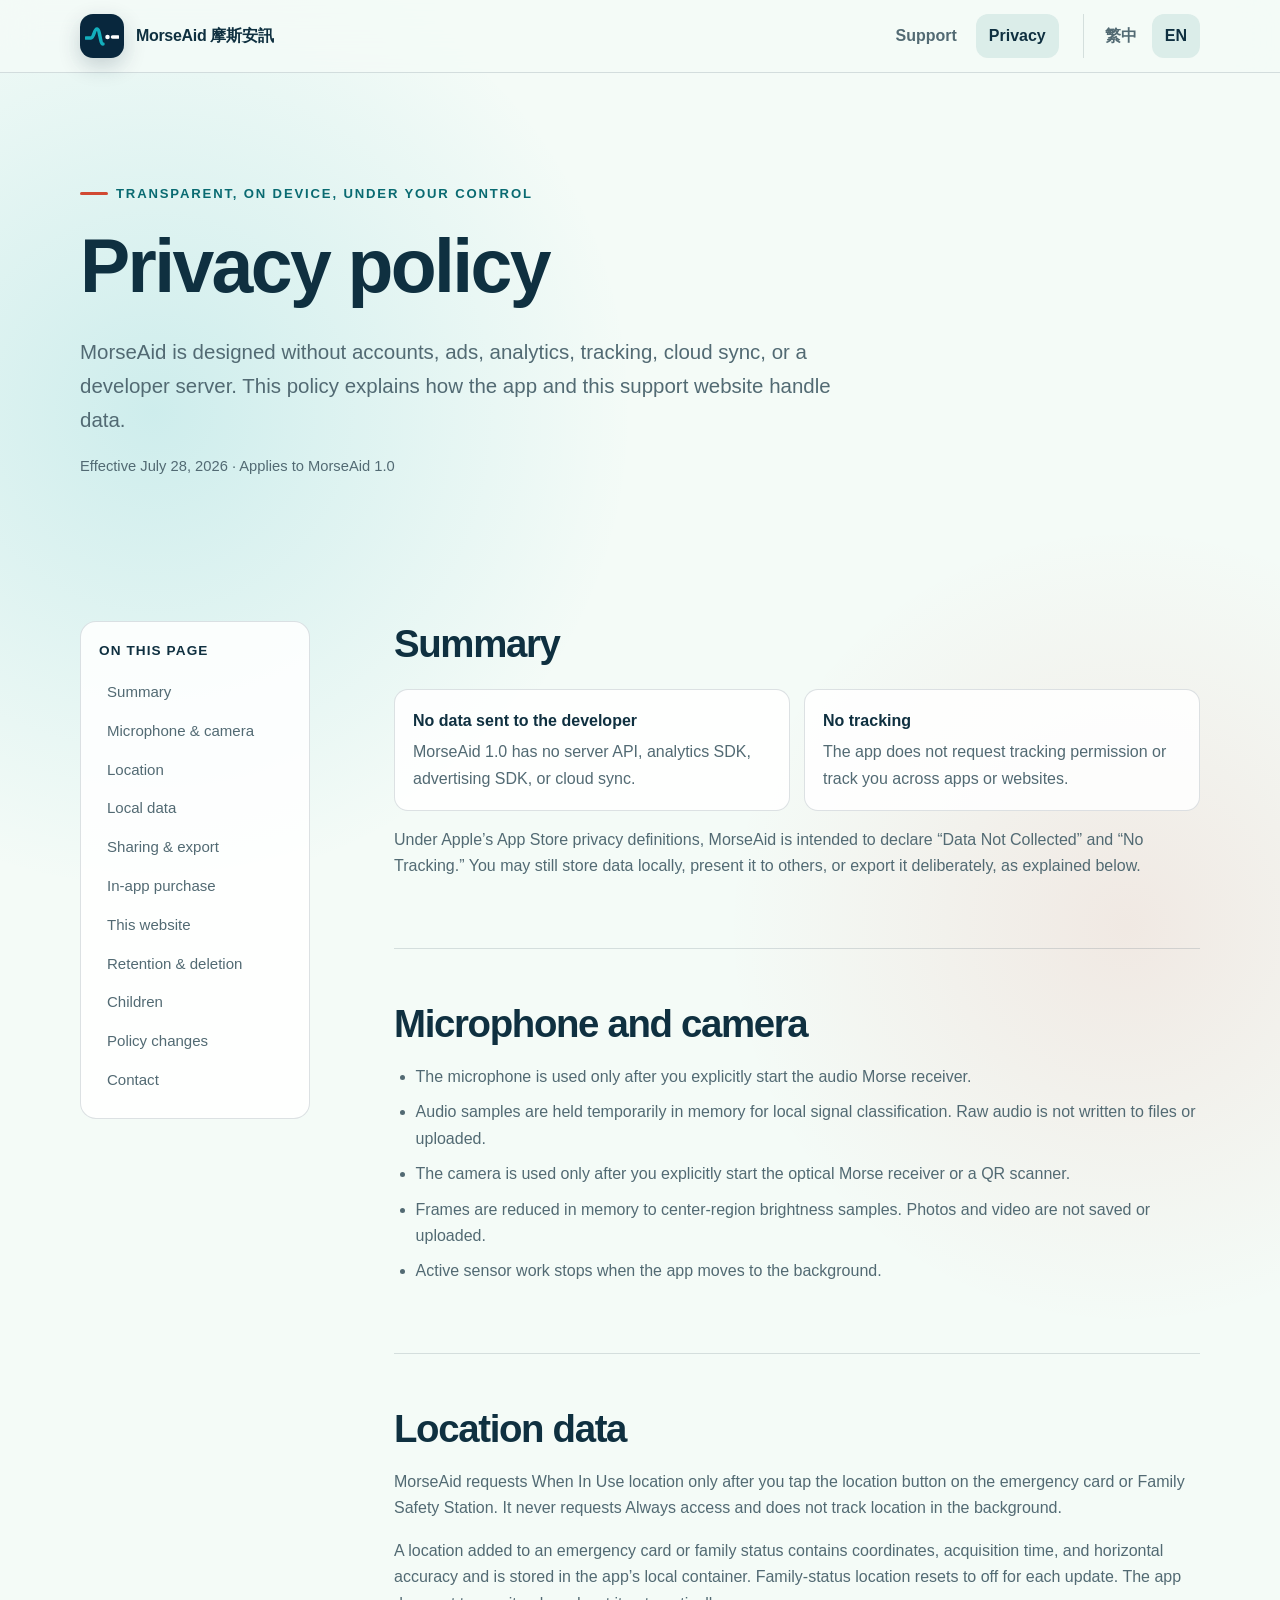
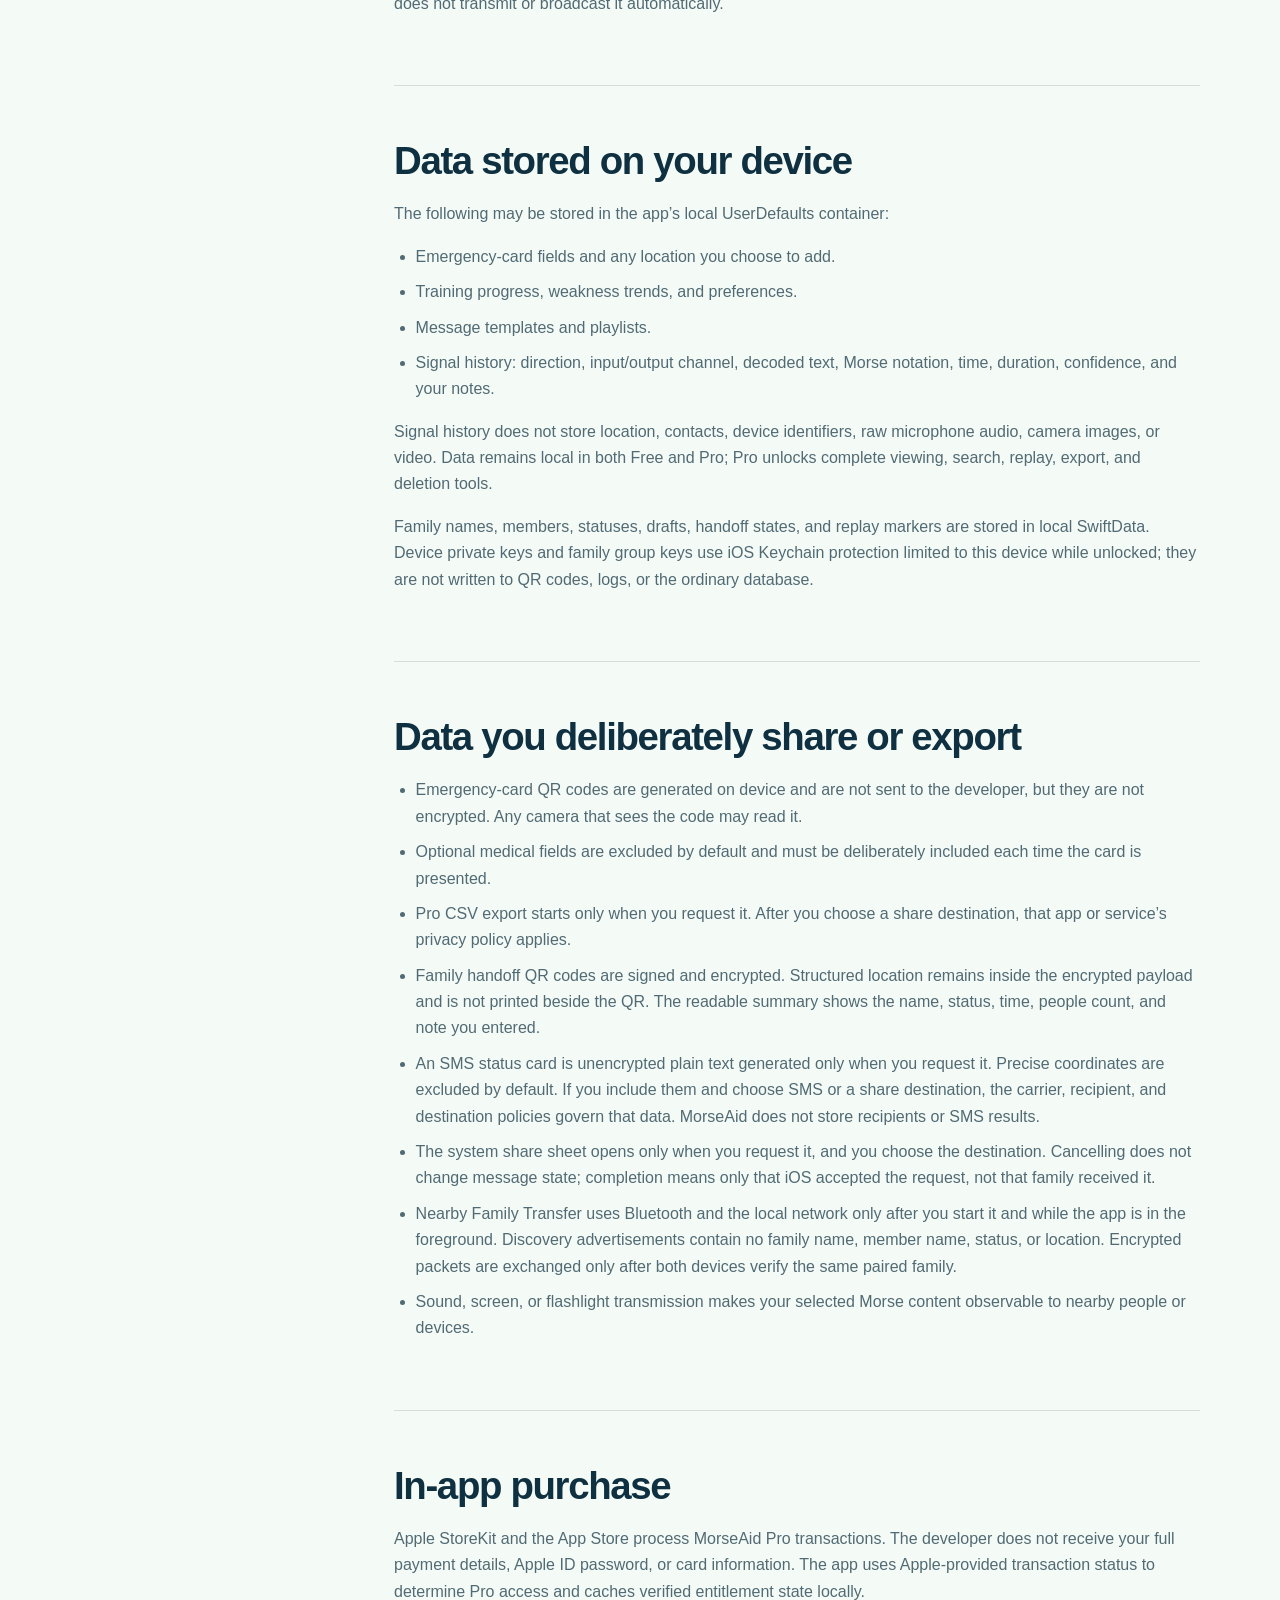
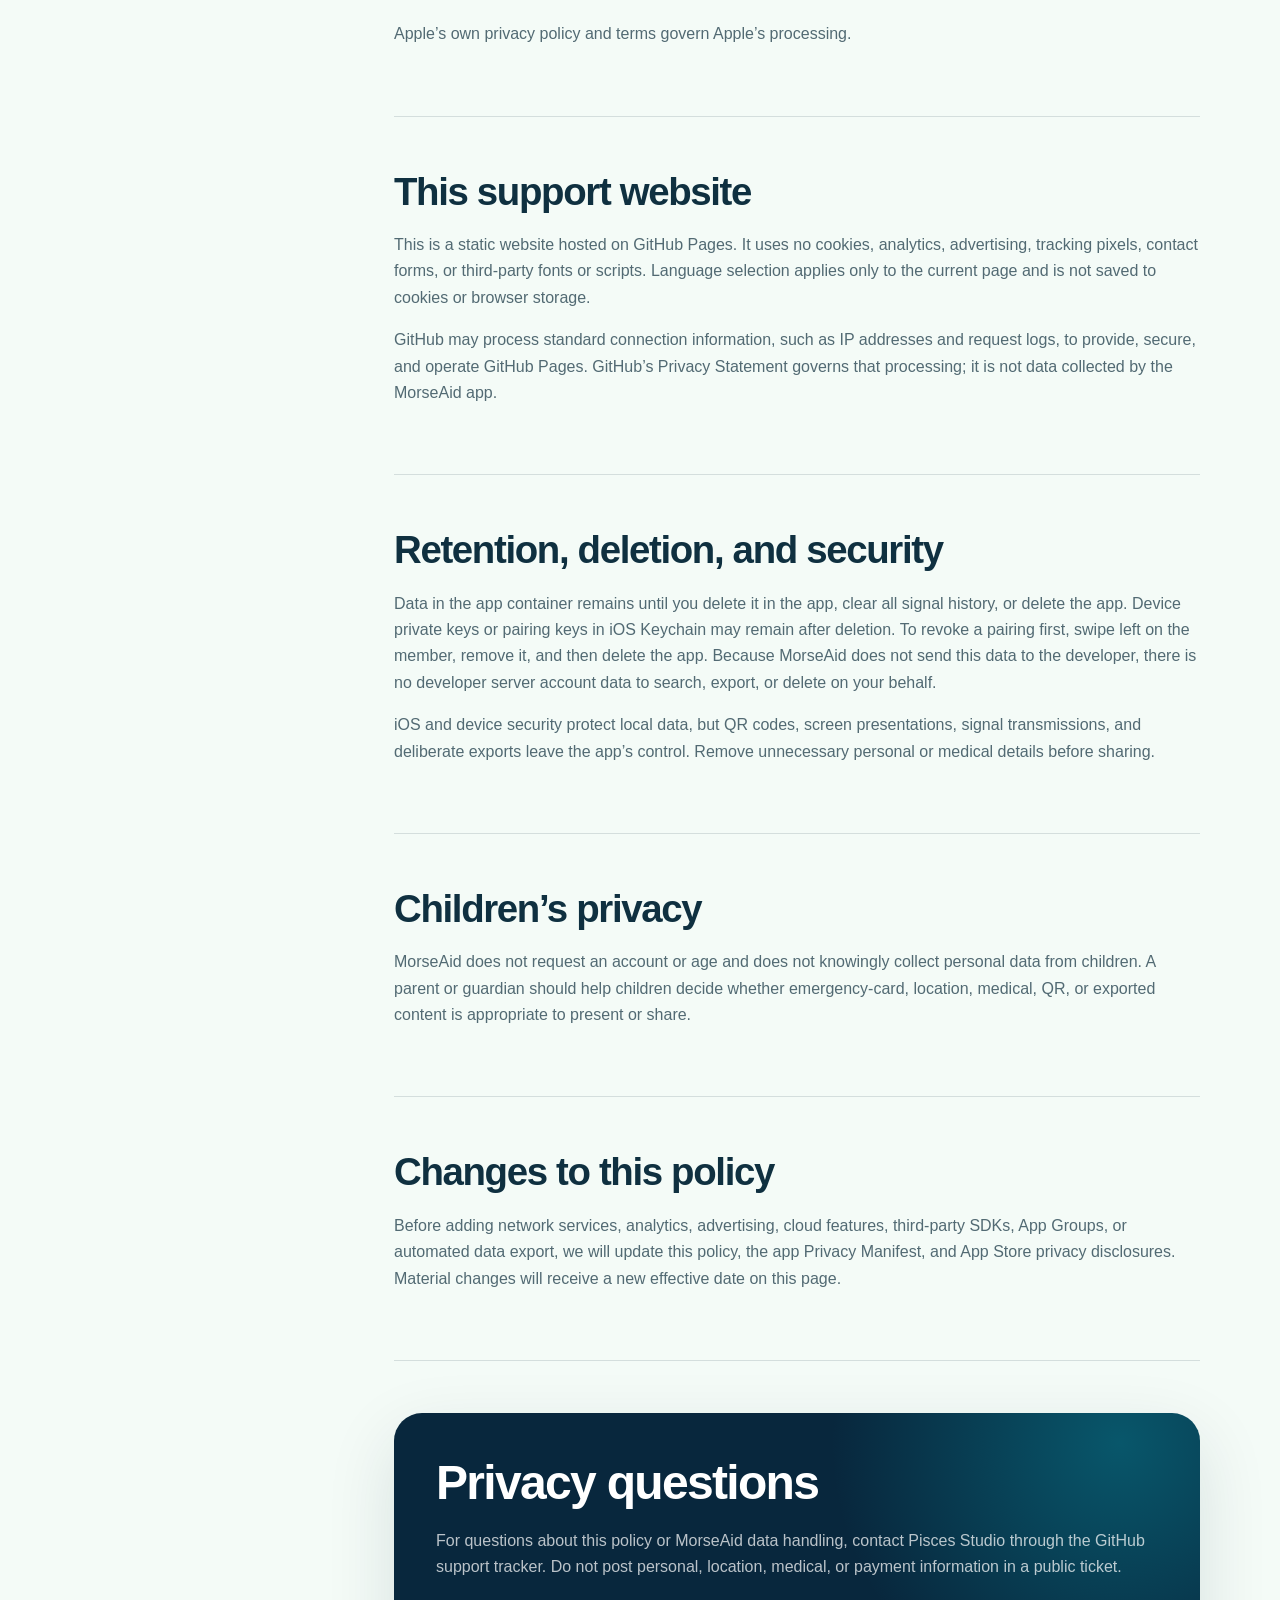
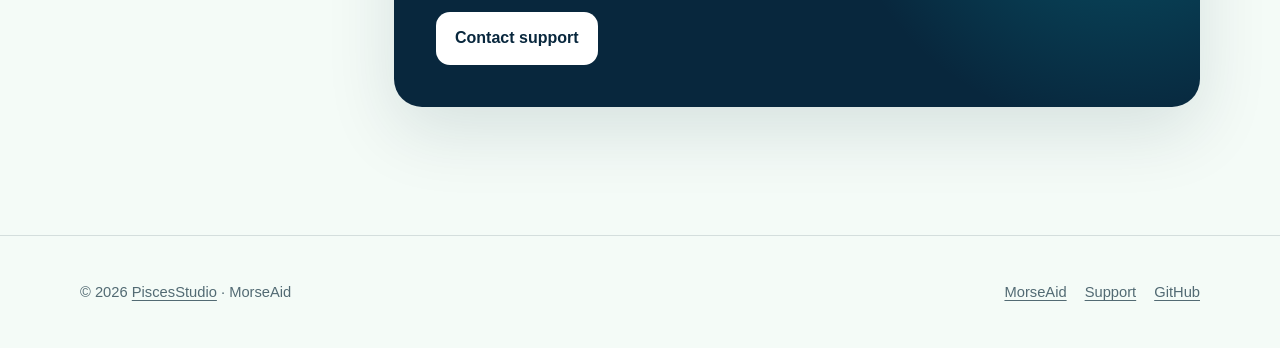
==== commit db2de819: "fix: balance responsive headings" ====
--- a/privacy.html
+++ b/privacy.html
@@ -14,7 +14,7 @@
     />
     <title>MorseAid 摩斯安訊｜隱私權政策</title>
     <link rel="icon" href="favicon.svg" type="image/svg+xml" />
-    <link rel="stylesheet" href="styles.css" />
+    <link rel="stylesheet" href="styles.css?v=20260728-3" />
     <script src="script.js" defer></script>
   </head>
   <body data-lang="zh">
--- a/styles.css
+++ b/styles.css
@@ -193,12 +193,14 @@
 h3 {
   line-height: 1.18;
   letter-spacing: -0.035em;
+  line-break: strict;
+  text-wrap: balance;
 }
 
 h1 {
   max-width: 780px;
   margin: 0;
-  font-size: clamp(2.65rem, 7vw, 5.8rem);
+  font-size: clamp(2.65rem, 6vw, 5.2rem);
 }
 
 .page-hero h1 {
@@ -208,6 +210,10 @@
 h2 {
   margin: 0 0 18px;
   font-size: clamp(1.8rem, 4vw, 3rem);
+}
+
+.content-stack .policy-section > h2 {
+  font-size: clamp(1.65rem, 3vw, 2.45rem);
 }
 
 h3 {
@@ -993,6 +999,16 @@
     padding-top: 58px;
   }
 
+  h1,
+  .page-hero h1 {
+    font-size: clamp(2.2rem, 11vw, 2.65rem);
+  }
+
+  h2,
+  .content-stack .policy-section > h2 {
+    font-size: clamp(1.55rem, 7vw, 2rem);
+  }
+
   .hero-actions {
     display: grid;
   }
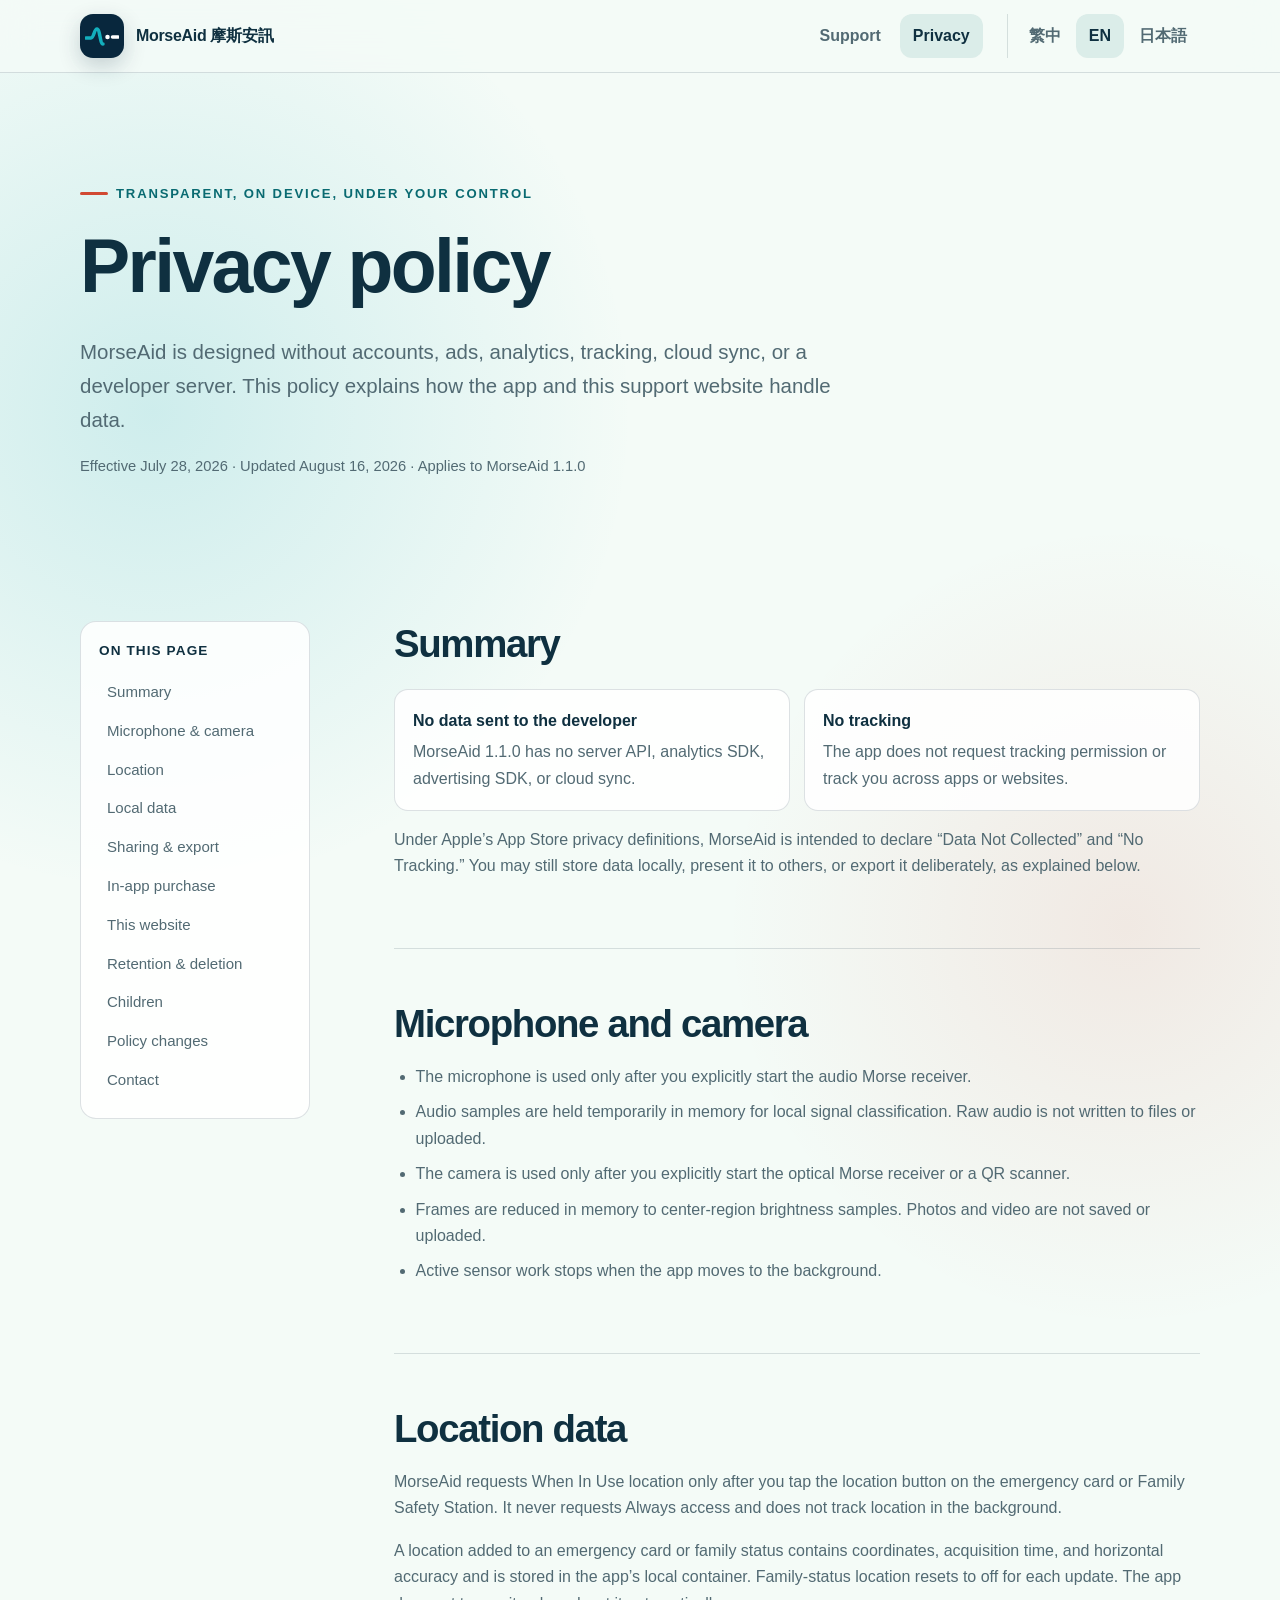
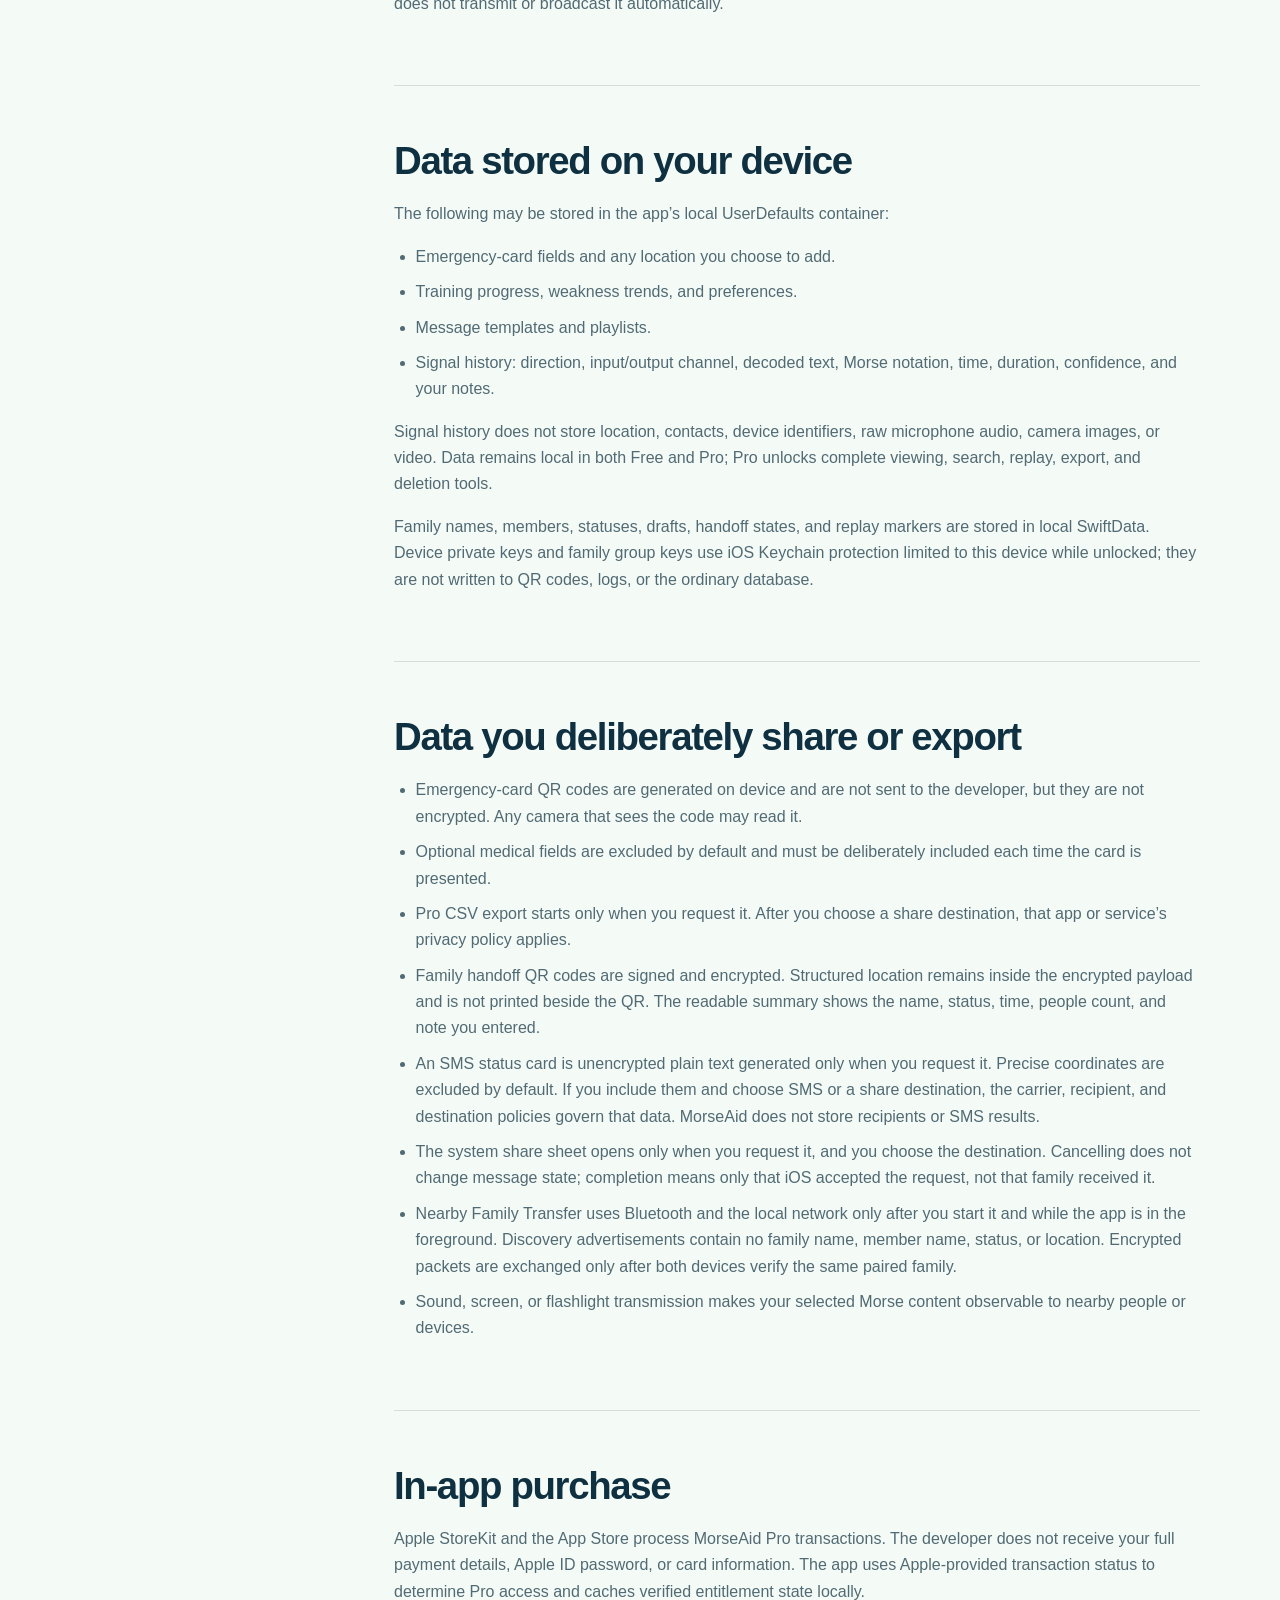
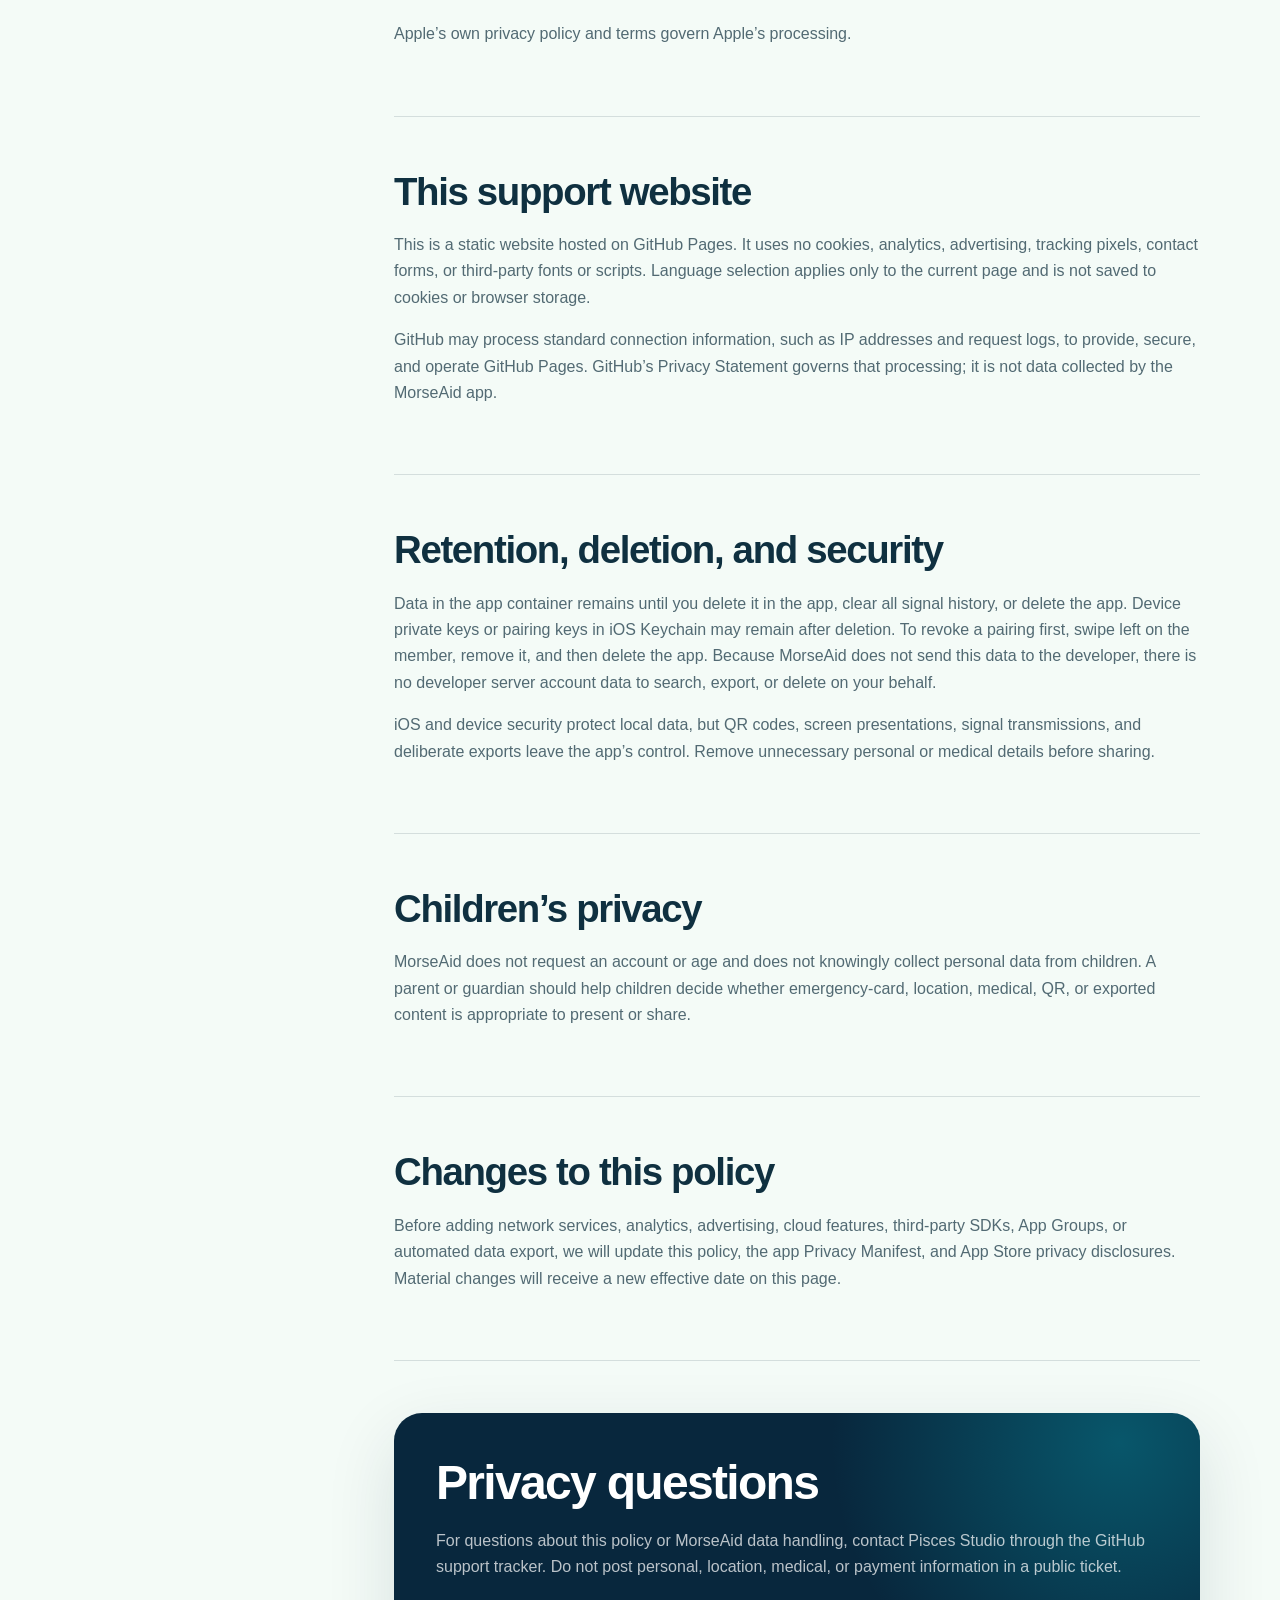
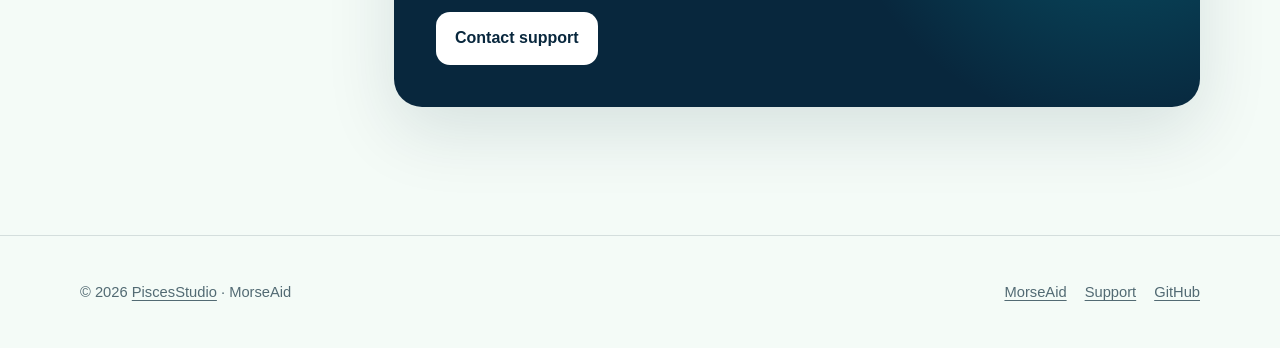
==== commit 21ecc139: "feat: add Japanese 1.1 support" ====
--- a/privacy.html
+++ b/privacy.html
@@ -14,7 +14,7 @@
     />
     <title>MorseAid 摩斯安訊｜隱私權政策</title>
     <link rel="icon" href="favicon.svg" type="image/svg+xml" />
-    <link rel="stylesheet" href="styles.css?v=20260728-3" />
+    <link rel="stylesheet" href="styles.css?v=20260816-1" />
     <script src="script.js" defer></script>
   </head>
   <body data-lang="zh">
@@ -41,6 +41,7 @@
         <div class="language-toggle" aria-label="Language">
           <button type="button" data-language="zh" aria-pressed="true">繁中</button>
           <button type="button" data-language="en" aria-pressed="false">EN</button>
+          <a href="support-ja.html" lang="ja">日本語</a>
         </div>
       </div>
     </header>
@@ -60,8 +61,8 @@
             cloud sync, or a developer server. This policy explains how the app
             and this support website handle data.
           </p>
-          <p class="meta-line lang-zh">生效日期：2026 年 7 月 28 日 · 適用版本：MorseAid 1.0</p>
-          <p class="meta-line lang-en">Effective July 28, 2026 · Applies to MorseAid 1.0</p>
+          <p class="meta-line lang-zh">生效日期：2026 年 7 月 28 日 · 更新日期：2026 年 8 月 16 日 · 適用版本：MorseAid 1.1.0</p>
+          <p class="meta-line lang-en">Effective July 28, 2026 · Updated August 16, 2026 · Applies to MorseAid 1.1.0</p>
         </div>
       </section>
 
@@ -104,8 +105,8 @@
                 <article class="fact">
                   <strong class="lang-zh">不向開發者傳輸資料</strong>
                   <strong class="lang-en">No data sent to the developer</strong>
-                  <p class="lang-zh">MorseAid 1.0 沒有伺服器 API、分析 SDK、廣告 SDK 或雲端同步。</p>
-                  <p class="lang-en">MorseAid 1.0 has no server API, analytics SDK, advertising SDK, or cloud sync.</p>
+                  <p class="lang-zh">MorseAid 1.1.0 沒有伺服器 API、分析 SDK、廣告 SDK 或雲端同步。</p>
+                  <p class="lang-en">MorseAid 1.1.0 has no server API, analytics SDK, advertising SDK, or cloud sync.</p>
                 </article>
                 <article class="fact">
                   <strong class="lang-zh">不追蹤</strong>
--- a/styles.css
+++ b/styles.css
@@ -119,6 +119,7 @@
 }
 
 .site-nav a,
+.language-toggle a,
 .language-toggle button {
   min-height: 42px;
   padding: 9px 13px;
@@ -134,6 +135,8 @@
 
 .site-nav a:hover,
 .site-nav a[aria-current="page"],
+.language-toggle a:hover,
+.language-toggle a[aria-current="page"],
 .language-toggle button:hover,
 .language-toggle button[aria-pressed="true"] {
   color: var(--ink);
@@ -219,6 +222,10 @@
 h3 {
   margin: 0 0 10px;
   font-size: 1.2rem;
+}
+
+.section-subheading {
+  margin-top: 32px;
 }
 
 .lede {
@@ -904,7 +911,11 @@
 }
 
 [data-lang="en"] .lang-zh,
-[data-lang="zh"] .lang-en {
+[data-lang="en"] .lang-ja,
+[data-lang="zh"] .lang-en,
+[data-lang="zh"] .lang-ja,
+[data-lang="ja"] .lang-zh,
+[data-lang="ja"] .lang-en {
   display: none !important;
 }
 
@@ -971,6 +982,8 @@
 @media (max-width: 560px) {
   .nav-shell {
     width: min(calc(100% - 20px), var(--content));
+    flex-wrap: wrap;
+    padding-block: 8px;
   }
 
   .signal-mark {
@@ -978,17 +991,30 @@
     height: 40px;
   }
 
+  .site-nav {
+    order: 3;
+    width: 100%;
+    margin-left: 0;
+    justify-content: center;
+    border-top: 1px solid var(--line);
+  }
+
   .site-nav a {
+    min-height: 36px;
+    padding-block: 6px;
     font-size: 0.9rem;
   }
 
   .language-toggle {
+    margin-left: auto;
     padding-left: 3px;
   }
 
+  .language-toggle a,
   .language-toggle button {
-    padding-inline: 8px;
-    font-size: 0.85rem;
+    min-height: 36px;
+    padding: 6px 7px;
+    font-size: 0.78rem;
   }
 
   .shell {
